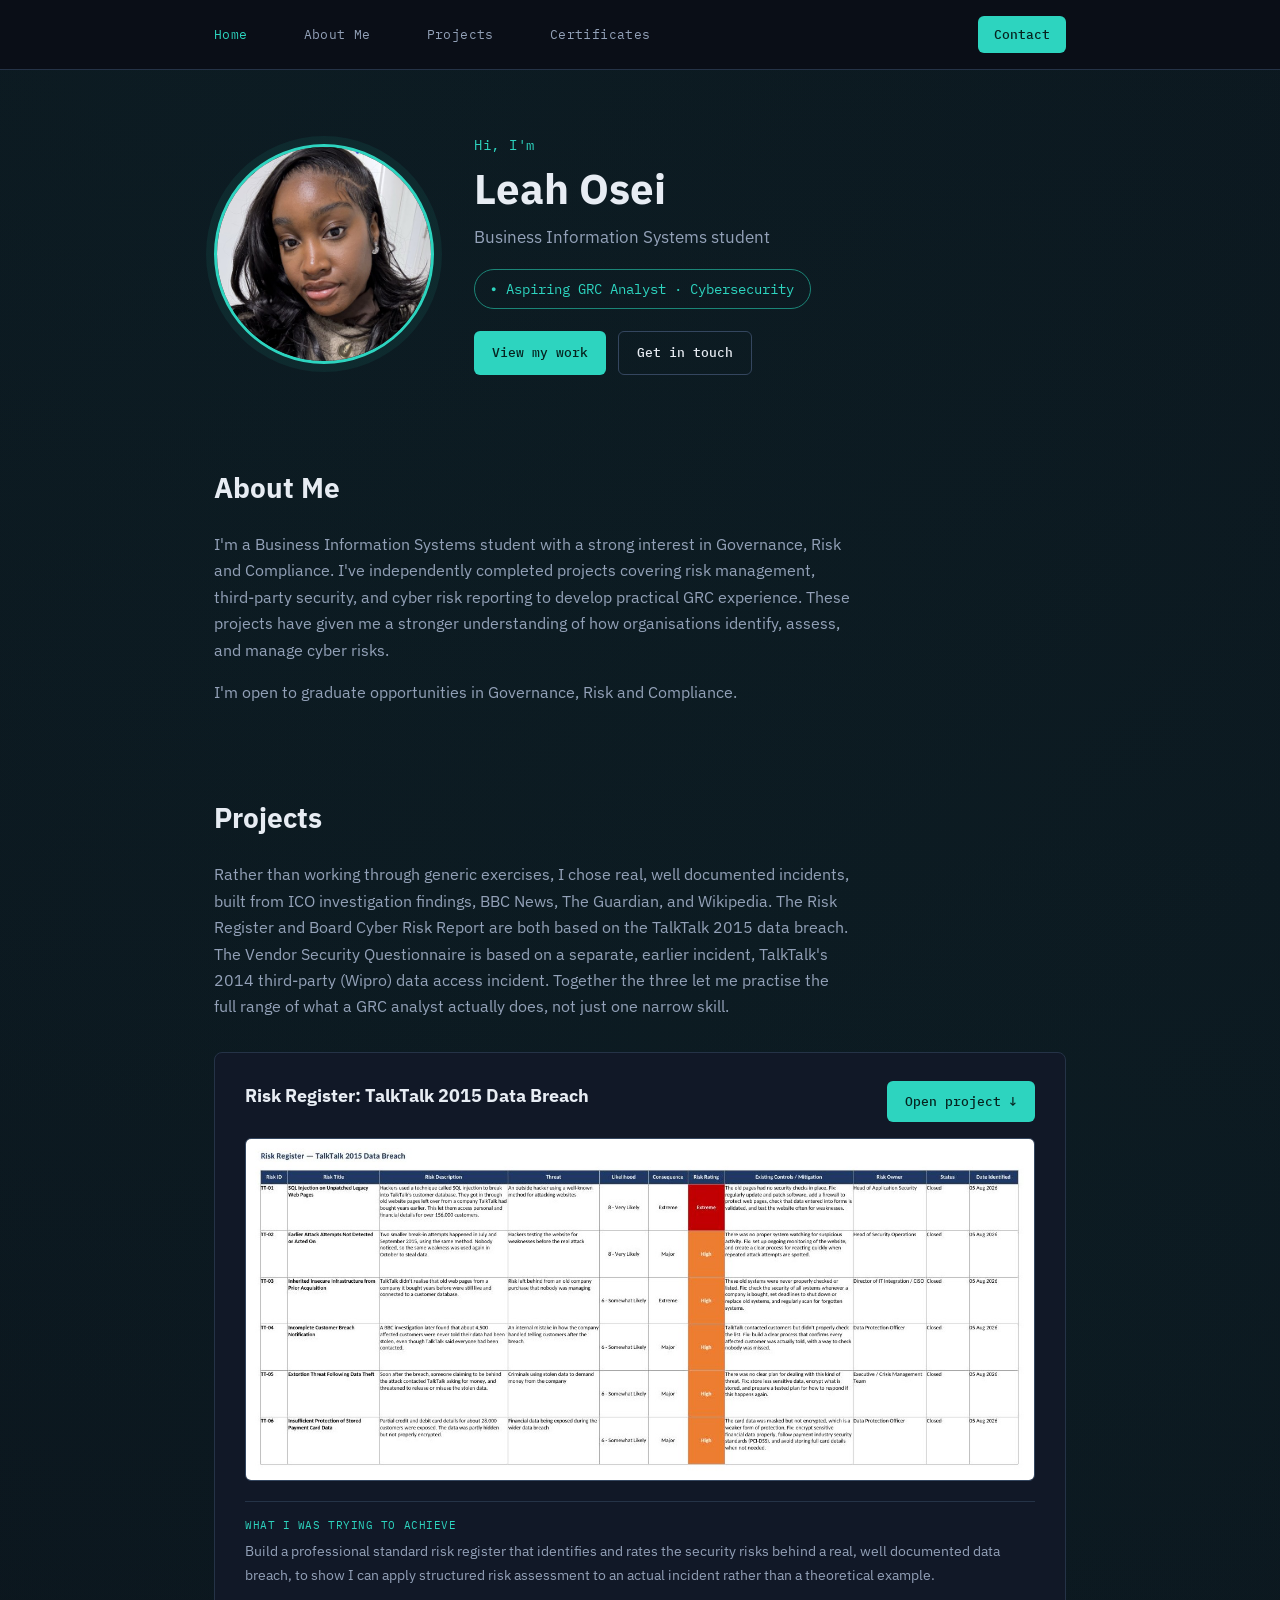
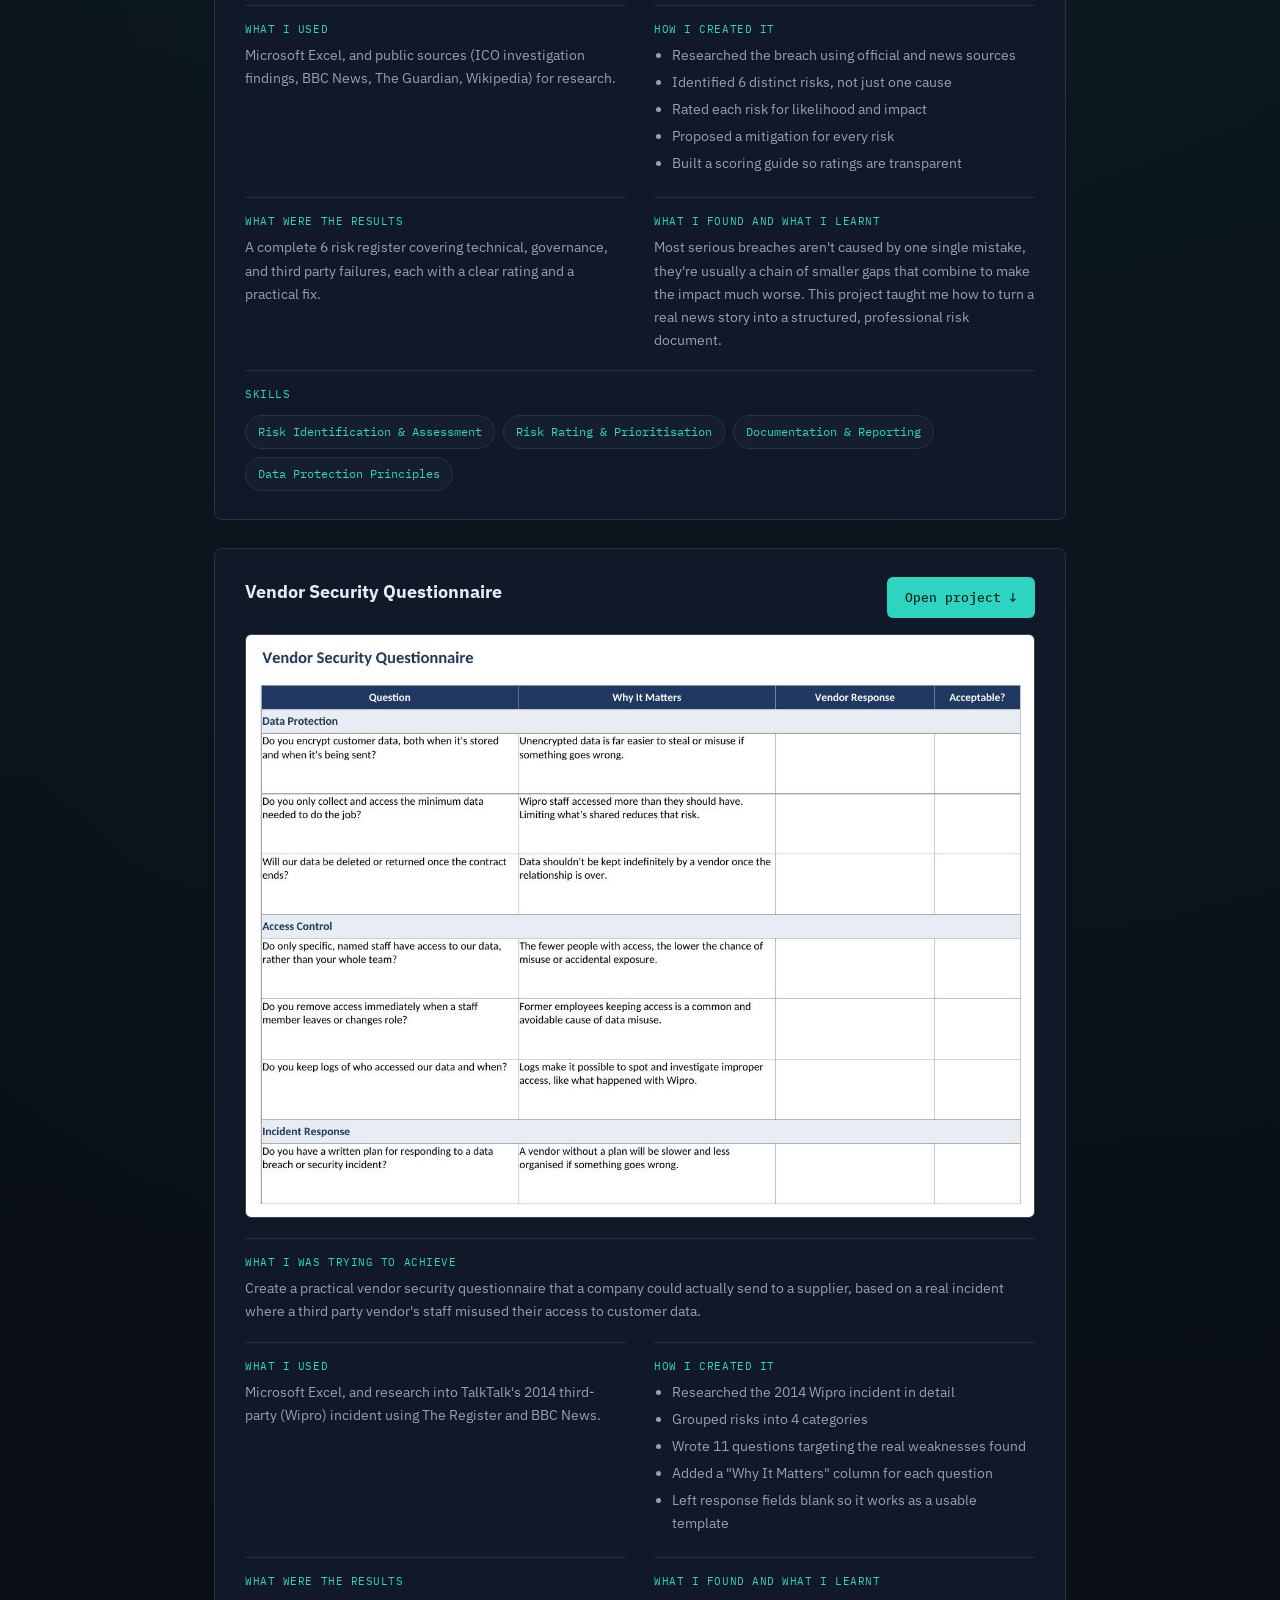
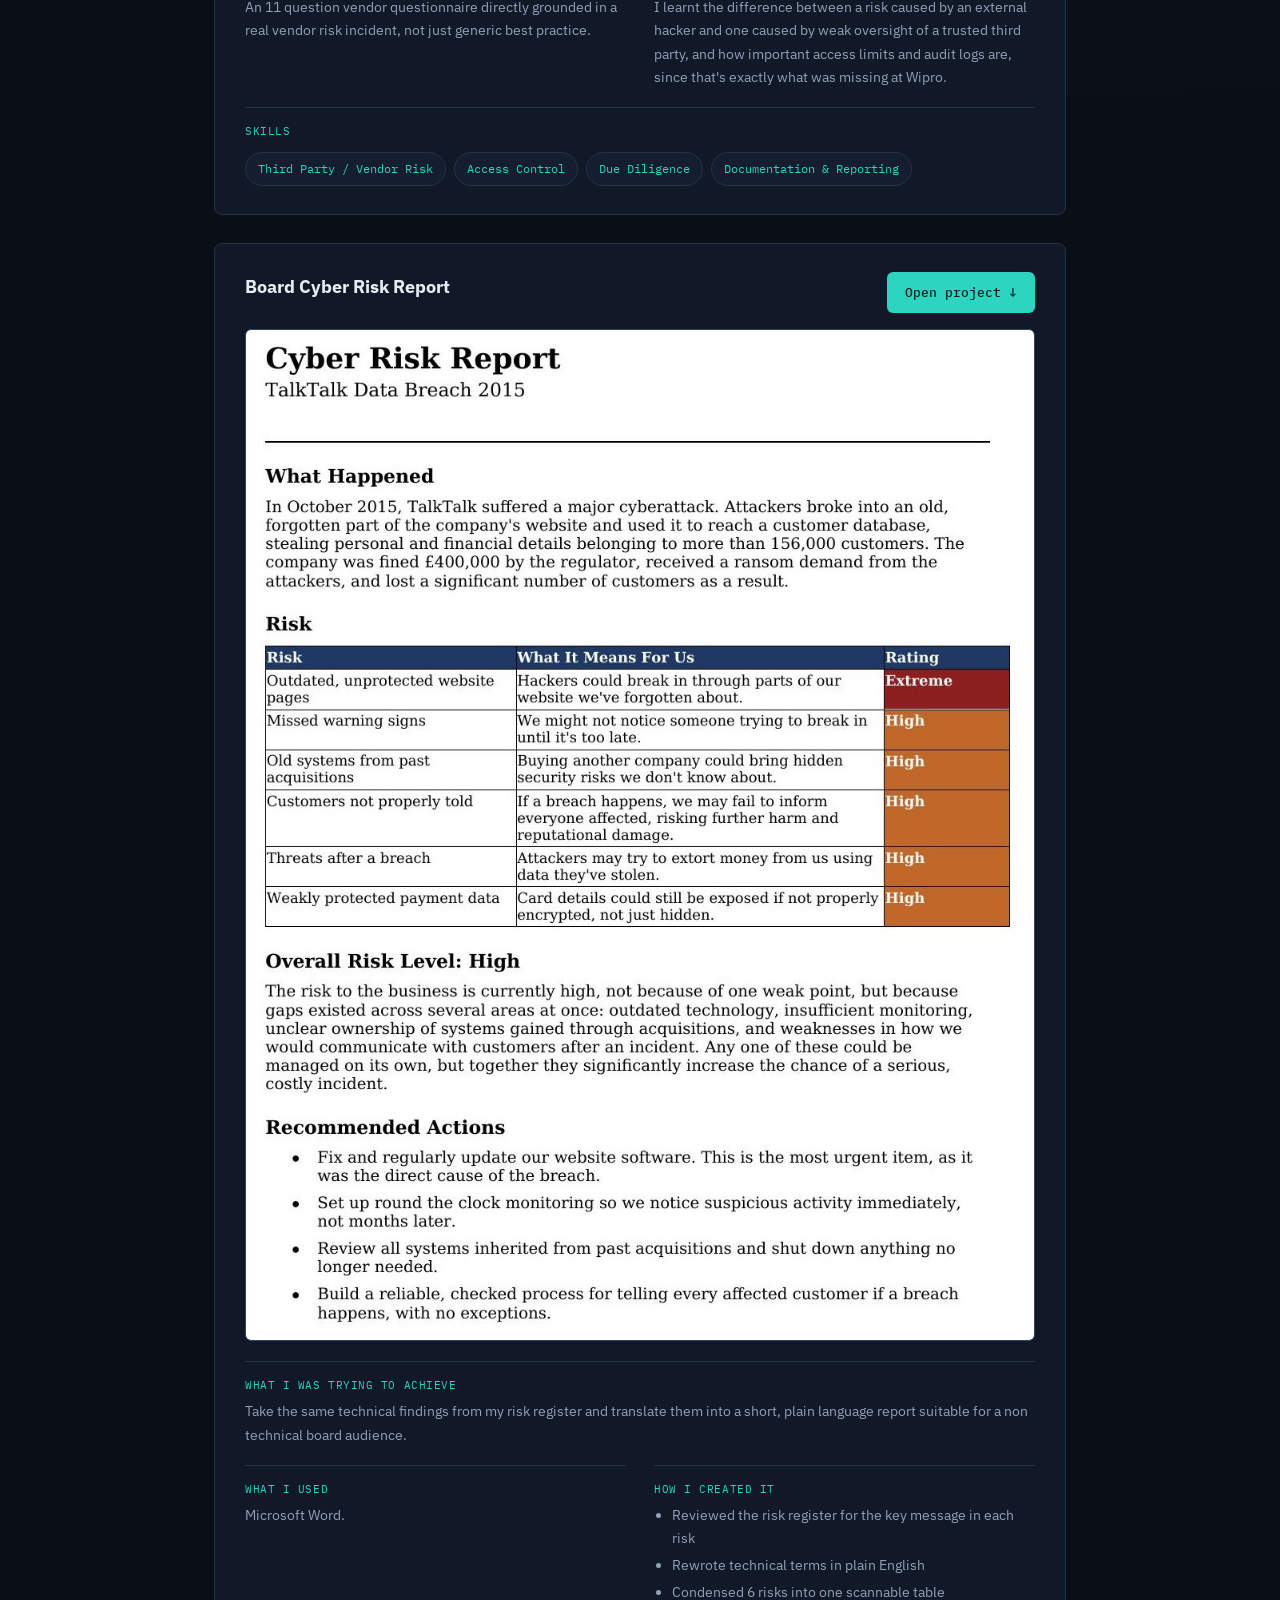
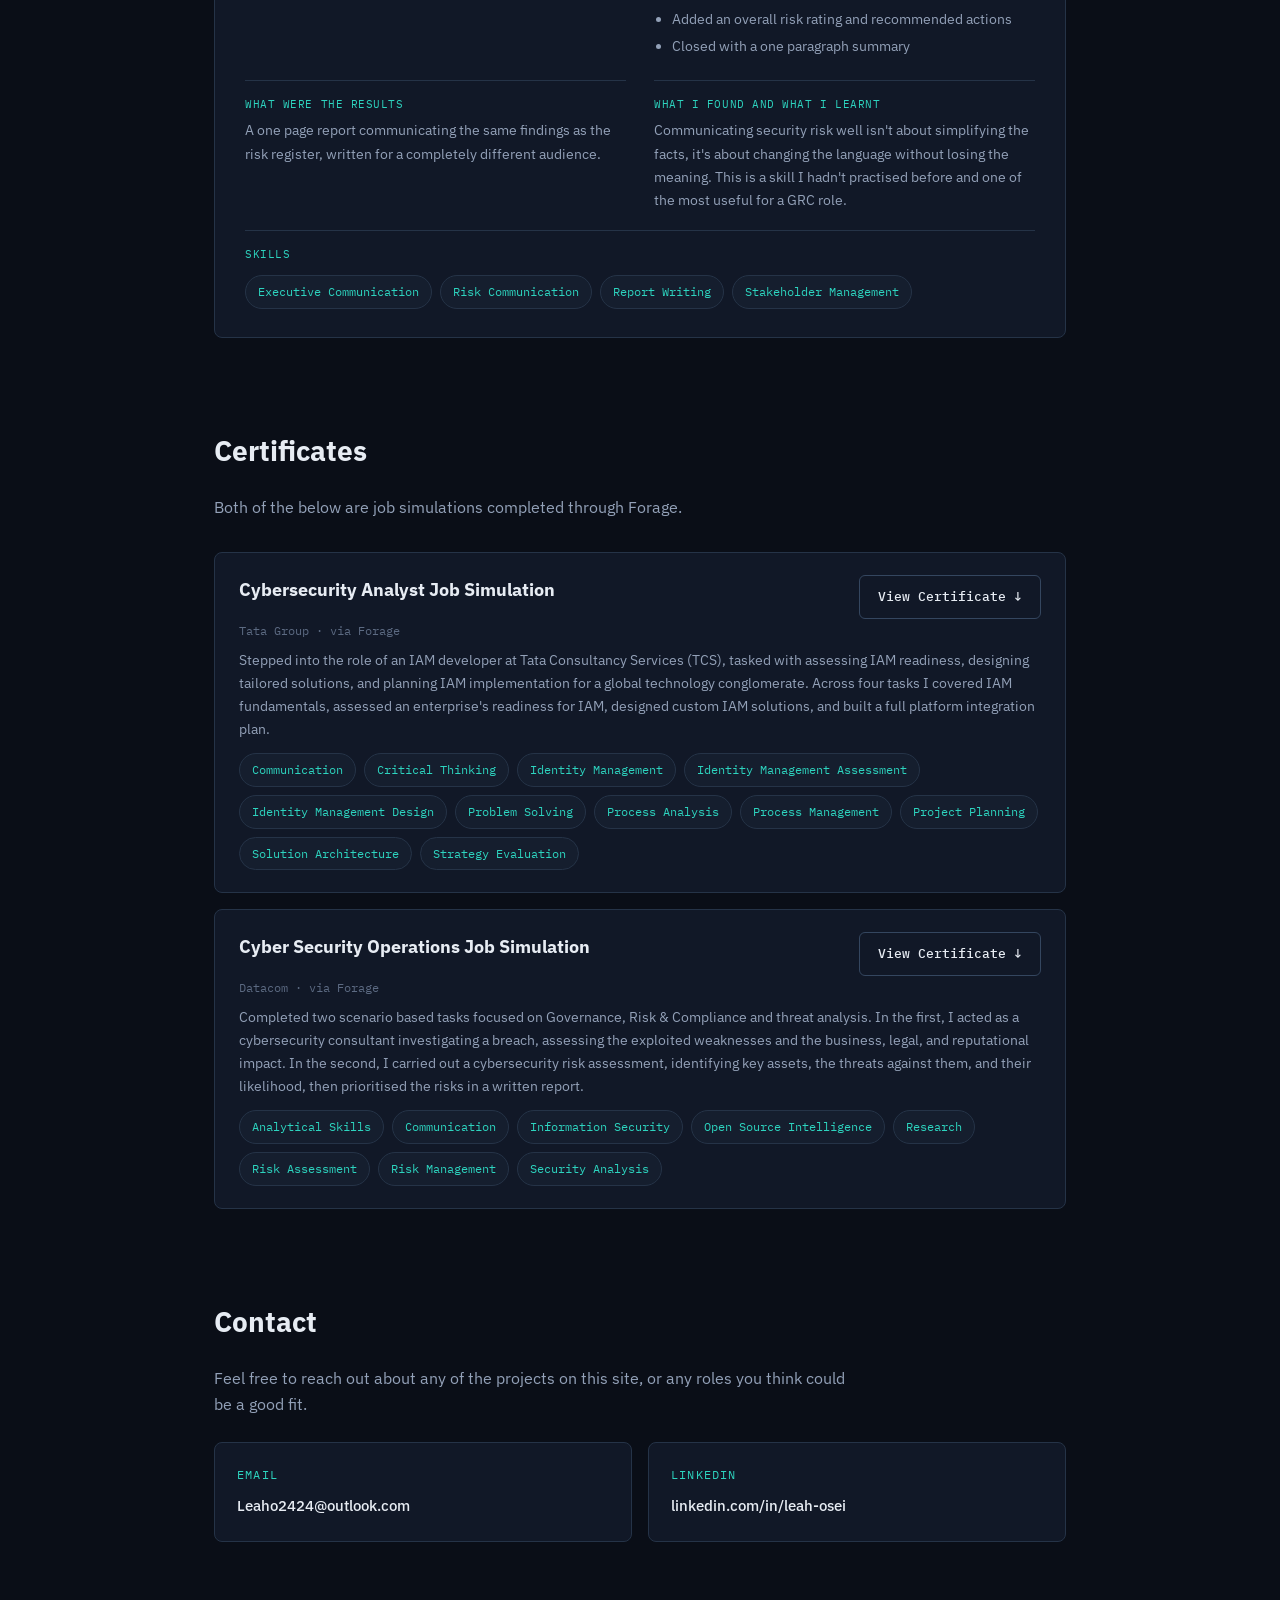
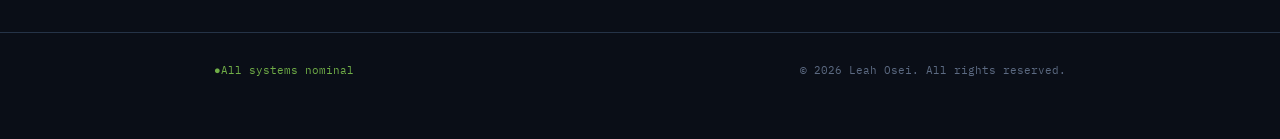
==== index.html @ da4c496c "Update download link for TalkTalk Risk Register" ====
<!DOCTYPE html>
<html lang="en">
<head>
<meta charset="UTF-8">
<meta name="viewport" content="width=device-width, initial-scale=1.0">
<title>Leah Osei:Cybersecurity Portfolio</title>
<link rel="stylesheet" href="style.css">
</head>
<body>

<nav class="navbar">
  <div class="nav-inner">
    <div class="nav-left">
      <div class="nav-links">
        <a href="#home" class="active">Home</a>
        <a href="#about">About Me</a>
        <a href="#projects">Projects</a>
        <a href="#certificates">Certificates</a>
      </div>
    </div>
    <a href="#contact" class="nav-cta">Contact</a>
  </div>
</nav>

<div class="wrap">

  <!-- ============ HOME ============ -->
  <section id="home" class="first">
    <div class="hero">
      <div class="hero-photo">
        <img src="assets/images/leah-avatar.jpg" alt="Leah Osei">
      </div>
      <div class="hero-text">
        <p class="hi">Hi, I'm</p>
        <h1>Leah Osei</h1>
        <p class="field">Business Information Systems student</p>
        <div class="hero-goal">Aspiring GRC Analyst &middot; Cybersecurity</div>
        <div class="btn-row">
          <a class="btn btn-primary" href="#projects">View my work</a>
          <a class="btn btn-outline" href="#contact">Get in touch</a>
        </div>
      </div>
    </div>
  </section>

  <!-- ============ ABOUT ============ -->
  <section id="about">
    <h2>About Me</h2>
    <p class="lead">
      I'm a Business Information Systems student with a strong interest in Governance, Risk
      and Compliance. I've independently completed projects covering risk management, third-party
      security, and cyber risk reporting to develop practical GRC experience. These projects have
      given me a stronger understanding of how organisations identify, assess, and manage cyber risks.
    </p>
    <p class="lead">
      I'm open to graduate opportunities in Governance, Risk and Compliance.
    </p>
  </section>

  <!-- ============ PROJECTS ============ -->
  <section id="projects">
    <h2>Projects</h2>
    <p class="lead" style="margin-bottom:32px;">
      Rather than working through generic exercises, I chose real, well documented
      incidents, built from ICO investigation findings, BBC News, The Guardian, and
      Wikipedia. The Risk Register and Board Cyber Risk Report are both based on the
      TalkTalk 2015 data breach. The Vendor Security Questionnaire is based on a separate,
      earlier incident, TalkTalk's 2014 third-party (Wipro) data access incident. Together
      the three let me practise the full range of what a GRC analyst actually does, not
      just one narrow skill.
    </p>

    <!-- Project 1 -->
    <div class="project-block">
      <div class="project-head">
        <div>
          <h3>Risk Register: TalkTalk 2015 Data Breach</h3>
        </div>
        <a class="btn btn-primary" href="assets/TalkTalk Risk Register.xlsx" download>Open project &darr;</a>
      </div>
      <img class="shot" src="assets/images/project-risk-register.jpg" alt="Screenshot of the TalkTalk Risk Register">

      <div class="qa-grid">
        <div class="qa-item full">
          <p class="q">What I was trying to achieve</p>
          <p class="a">Build a professional standard risk register that identifies and rates the security risks behind a real, well documented data breach, to show I can apply structured risk assessment to an actual incident rather than a theoretical example.</p>
        </div>
        <div class="qa-item">
          <p class="q">What I used</p>
          <p class="a">Microsoft Excel, and public sources (ICO investigation findings, BBC News, The Guardian, Wikipedia) for research.</p>
        </div>
        <div class="qa-item">
          <p class="q">How I created it</p>
          <ul>
            <li>Researched the breach using official and news sources</li>
            <li>Identified 6 distinct risks, not just one cause</li>
            <li>Rated each risk for likelihood and impact</li>
            <li>Proposed a mitigation for every risk</li>
            <li>Built a scoring guide so ratings are transparent</li>
          </ul>
        </div>
        <div class="qa-item">
          <p class="q">What were the results</p>
          <p class="a">A complete 6 risk register covering technical, governance, and third party failures, each with a clear rating and a practical fix.</p>
        </div>
        <div class="qa-item">
          <p class="q">What I found and what I learnt</p>
          <p class="a">Most serious breaches aren't caused by one single mistake, they're usually a chain of smaller gaps that combine to make the impact much worse. This project taught me how to turn a real news story into a structured, professional risk document.</p>
        </div>
        <div class="qa-item full">
          <p class="q">Skills</p>
          <div class="pill-list">
            <span class="pill">Risk Identification &amp; Assessment</span>
            <span class="pill">Risk Rating &amp; Prioritisation</span>
            <span class="pill">Documentation &amp; Reporting</span>
            <span class="pill">Data Protection Principles</span>
          </div>
        </div>
      </div>
    </div>

    <!-- Project 2 -->
    <div class="project-block">
      <div class="project-head">
        <div>
          <h3>Vendor Security Questionnaire</h3>
        </div>
        <a class="btn btn-primary" href="assets/files/Vendor%20Security%20Questionnaire.xlsx" download>Open project &darr;</a>
      </div>
      <img class="shot" src="assets/images/project-vendor.jpg" alt="Screenshot of the Vendor Security Questionnaire">

      <div class="qa-grid">
        <div class="qa-item full">
          <p class="q">What I was trying to achieve</p>
          <p class="a">Create a practical vendor security questionnaire that a company could actually send to a supplier, based on a real incident where a third party vendor's staff misused their access to customer data.</p>
        </div>
        <div class="qa-item">
          <p class="q">What I used</p>
          <p class="a">Microsoft Excel, and research into TalkTalk's 2014 third-party (Wipro) incident using The Register and BBC News.</p>
        </div>
        <div class="qa-item">
          <p class="q">How I created it</p>
          <ul>
            <li>Researched the 2014 Wipro incident in detail</li>
            <li>Grouped risks into 4 categories</li>
            <li>Wrote 11 questions targeting the real weaknesses found</li>
            <li>Added a "Why It Matters" column for each question</li>
            <li>Left response fields blank so it works as a usable template</li>
          </ul>
        </div>
        <div class="qa-item">
          <p class="q">What were the results</p>
          <p class="a">An 11 question vendor questionnaire directly grounded in a real vendor risk incident, not just generic best practice.</p>
        </div>
        <div class="qa-item">
          <p class="q">What I found and what I learnt</p>
          <p class="a">I learnt the difference between a risk caused by an external hacker and one caused by weak oversight of a trusted third party, and how important access limits and audit logs are, since that's exactly what was missing at Wipro.</p>
        </div>
        <div class="qa-item full">
          <p class="q">Skills</p>
          <div class="pill-list">
            <span class="pill">Third Party / Vendor Risk</span>
            <span class="pill">Access Control</span>
            <span class="pill">Due Diligence</span>
            <span class="pill">Documentation &amp; Reporting</span>
          </div>
        </div>
      </div>
    </div>

    <!-- Project 3 -->
    <div class="project-block">
      <div class="project-head">
        <div>
          <h3>Board Cyber Risk Report</h3>
        </div>
        <a class="btn btn-primary" href="assets/files/Board%20Cyber%20Risk%20Report.docx" download>Open project &darr;</a>
      </div>
      <img class="shot" src="assets/images/project-board.jpg" alt="Screenshot of the Board Cyber Risk Report">

      <div class="qa-grid">
        <div class="qa-item full">
          <p class="q">What I was trying to achieve</p>
          <p class="a">Take the same technical findings from my risk register and translate them into a short, plain language report suitable for a non technical board audience.</p>
        </div>
        <div class="qa-item">
          <p class="q">What I used</p>
          <p class="a">Microsoft Word.</p>
        </div>
        <div class="qa-item">
          <p class="q">How I created it</p>
          <ul>
            <li>Reviewed the risk register for the key message in each risk</li>
            <li>Rewrote technical terms in plain English</li>
            <li>Condensed 6 risks into one scannable table</li>
            <li>Added an overall risk rating and recommended actions</li>
            <li>Closed with a one paragraph summary</li>
          </ul>
        </div>
        <div class="qa-item">
          <p class="q">What were the results</p>
          <p class="a">A one page report communicating the same findings as the risk register, written for a completely different audience.</p>
        </div>
        <div class="qa-item">
          <p class="q">What I found and what I learnt</p>
          <p class="a">Communicating security risk well isn't about simplifying the facts, it's about changing the language without losing the meaning. This is a skill I hadn't practised before and one of the most useful for a GRC role.</p>
        </div>
        <div class="qa-item full">
          <p class="q">Skills</p>
          <div class="pill-list">
            <span class="pill">Executive Communication</span>
            <span class="pill">Risk Communication</span>
            <span class="pill">Report Writing</span>
            <span class="pill">Stakeholder Management</span>
          </div>
        </div>
      </div>
    </div>

  </section>

  <!-- ============ CERTIFICATES ============ -->
  <section id="certificates">
    <h2>Certificates</h2>
    <p class="lead" style="margin-bottom:32px;">Both of the below are job simulations completed through Forage.</p>

    <div class="cert-card">
      <div style="flex:1;">
        <div class="card-top" style="margin-bottom:2px;">
          <h3>Cybersecurity Analyst Job Simulation</h3>
          <a class="btn btn-outline" href="assets/files/Tata%20Cybersecurity%20Analyst%20Certificate.pdf" download>View Certificate &darr;</a>
        </div>
        <div class="org">Tata Group &middot; via Forage</div>
        <p>
          Stepped into the role of an IAM developer at Tata Consultancy Services (TCS),
          tasked with assessing IAM readiness, designing tailored solutions, and planning
          IAM implementation for a global technology conglomerate. Across four tasks I
          covered IAM fundamentals, assessed an enterprise's readiness for IAM, designed
          custom IAM solutions, and built a full platform integration plan.
        </p>
        <div class="pill-list">
          <span class="pill">Communication</span>
          <span class="pill">Critical Thinking</span>
          <span class="pill">Identity Management</span>
          <span class="pill">Identity Management Assessment</span>
          <span class="pill">Identity Management Design</span>
          <span class="pill">Problem Solving</span>
          <span class="pill">Process Analysis</span>
          <span class="pill">Process Management</span>
          <span class="pill">Project Planning</span>
          <span class="pill">Solution Architecture</span>
          <span class="pill">Strategy Evaluation</span>
        </div>
      </div>
    </div>

    <div class="cert-card">
      <div style="flex:1;">
        <div class="card-top" style="margin-bottom:2px;">
          <h3>Cyber Security Operations Job Simulation</h3>
          <a class="btn btn-outline" href="assets/files/Datacom%20Cybersecurity%20Operations%20Certificate.pdf" download>View Certificate &darr;</a>
        </div>
        <div class="org">Datacom &middot; via Forage</div>
        <p>
          Completed two scenario based tasks focused on Governance, Risk &amp; Compliance
          and threat analysis. In the first, I acted as a cybersecurity consultant
          investigating a breach, assessing the exploited weaknesses and the business,
          legal, and reputational impact. In the second, I carried out a cybersecurity
          risk assessment, identifying key assets, the threats against them, and their
          likelihood, then prioritised the risks in a written report.
        </p>
        <div class="pill-list">
          <span class="pill">Analytical Skills</span>
          <span class="pill">Communication</span>
          <span class="pill">Information Security</span>
          <span class="pill">Open Source Intelligence</span>
          <span class="pill">Research</span>
          <span class="pill">Risk Assessment</span>
          <span class="pill">Risk Management</span>
          <span class="pill">Security Analysis</span>
        </div>
      </div>
    </div>
  </section>

  <!-- ============ CONTACT ============ -->
  <section id="contact">
    <h2>Contact</h2>
    <p class="lead" style="margin-bottom:24px;">
      Feel free to reach out about any of the projects on this site, or any roles you
      think could be a good fit.
    </p>
    <div class="contact-grid">
      <div class="contact-card">
        <span class="icon">Email</span>
        <a href="mailto:Leaho2424@outlook.com">Leaho2424@outlook.com</a>
      </div>
      <div class="contact-card">
        <span class="icon">LinkedIn</span>
        <a href="https://www.linkedin.com/in/leah-osei-6b93022bb" target="_blank" rel="noopener">linkedin.com/in/leah-osei</a>
      </div>
    </div>
  </section>

</div>

<footer>
  <div class="wrap">
    <div class="footer-status">
      <span class="ok">All systems nominal</span>
      <span>&copy; 2026 Leah Osei. All rights reserved.</span>
    </div>
  </div>
</footer>

<script>
  // Highlight active nav link based on scroll position
  const sections = document.querySelectorAll('section[id]');
  const navLinks = document.querySelectorAll('.nav-links a');

  function onScroll() {
    let current = sections[0].id;
    sections.forEach(sec => {
      const rect = sec.getBoundingClientRect();
      if (rect.top <= 120) current = sec.id;
    });
    navLinks.forEach(a => {
      a.classList.toggle('active', a.getAttribute('href') === '#' + current);
    });
  }
  document.addEventListener('scroll', onScroll);
  onScroll();
</script>

</body>
</html>
---- style.css ----
/* ===========================================================
   Leah Osei: GRC / Cybersecurity Portfolio
   Design concept: a security operations "terminal", dark
   navy dashboard, monospace command-bar navigation, and the
   same risk-rating colors used in her real deliverables
   carried through every page as the site's signature motif.
   =========================================================== */

@import url('https://fonts.googleapis.com/css2?family=IBM+Plex+Mono:wght@400;500;600;700&family=IBM+Plex+Sans:wght@400;500;600;700&display=swap');

:root {
  --bg: #0A0E17;
  --bg-raised: #111827;
  --surface: #151E2E;
  --line: #253347;
  --line-bright: #34465F;
  --text: #E7ECF3;
  --text-dim: #93A1B8;
  --text-faint: #5C6A82;
  --teal: #2DD4BF;
  --teal-dim: #1B8577;
  --low: #70AD47;
  --med: #E0A94E;
  --high: #ED7D31;
  --extreme: #C0392B;
  --radius: 8px;
  --mono: 'IBM Plex Mono', monospace;
  --sans: 'IBM Plex Sans', sans-serif;
}

* { box-sizing: border-box; }

html { scroll-behavior: smooth; }

body {
  margin: 0;
  background: var(--bg);
  background-image:
    radial-gradient(circle at 15% 0%, rgba(45, 212, 191, 0.06), transparent 45%),
    radial-gradient(circle at 85% 20%, rgba(45, 212, 191, 0.04), transparent 40%);
  color: var(--text);
  font-family: var(--sans);
  line-height: 1.65;
  -webkit-font-smoothing: antialiased;
}

a { color: var(--teal); text-decoration: none; }
a:hover { text-decoration: underline; }

.wrap {
  max-width: 900px;
  margin: 0 auto;
  padding: 0 24px;
}

/* ---------------- Nav ---------------- */
.navbar {
  border-bottom: 1px solid var(--line);
  background: rgba(10, 14, 23, 0.9);
  backdrop-filter: blur(8px);
  position: sticky;
  top: 0;
  z-index: 50;
}
.nav-inner {
  max-width: 900px;
  margin: 0 auto;
  padding: 16px 24px;
  display: flex;
  align-items: center;
  justify-content: space-between;
  font-family: var(--mono);
}
.nav-left { display: flex; align-items: center; gap: 32px; }
.nav-logo {
  color: var(--text);
  font-weight: 600;
  font-size: 14px;
  letter-spacing: 0.02em;
}
.nav-logo span { color: var(--teal); }
.nav-links {
  display: flex;
  gap: 28px;
  font-size: 13px;
}
.nav-links a { margin-left: 28px; }
.nav-links a:first-child { margin-left: 0; }
.nav-links a {
  color: var(--text-dim);
  letter-spacing: 0.03em;
}
.nav-links a.active,
.nav-links a:hover {
  color: var(--teal);
  text-decoration: none;
}
.nav-links a.active::before { content: " "; color: var(--teal); }
.nav-cta {
  font-family: var(--mono);
  font-size: 12.5px;
  font-weight: 500;
  background: var(--teal);
  color: #06231F;
  padding: 8px 16px;
  border-radius: 6px;
}
.nav-cta:hover { background: #4EE2CD; text-decoration: none; }

/* ---------------- Terminal hero ---------------- */
.terminal {
  margin-top: 56px;
  border: 1px solid var(--line-bright);
  border-radius: var(--radius);
  background: var(--bg-raised);
  overflow: hidden;
  box-shadow: 0 0 0 1px rgba(45,212,191,0.05), 0 20px 60px rgba(0,0,0,0.4);
}
.terminal-bar {
  display: flex;
  align-items: center;
  gap: 8px;
  padding: 10px 14px;
  background: var(--surface);
  border-bottom: 1px solid var(--line);
}
.dot { width: 10px; height: 10px; border-radius: 50%; }
.dot.r { background: #ED6A5E; }
.dot.y { background: #F4BF4F; }
.dot.g { background: #61C554; }
.terminal-title {
  margin-left: 8px;
  font-family: var(--mono);
  font-size: 12px;
  color: var(--text-faint);
}
.terminal-body {
  padding: 28px 28px 32px;
  font-family: var(--mono);
}
.terminal-body .prompt { color: var(--teal); }
.terminal-line { color: var(--text-dim); font-size: 14px; margin: 0 0 6px; }
.type-target {
  color: var(--text);
  font-size: 28px;
  font-weight: 600;
  margin: 6px 0 14px;
  min-height: 36px;
}
.cursor {
  display: inline-block;
  width: 10px;
  background: var(--teal);
  margin-left: 2px;
  animation: blink 1s steps(1) infinite;
}
@keyframes blink { 50% { opacity: 0; } }
.terminal-desc {
  font-family: var(--sans);
  color: var(--text-dim);
  font-size: 15px;
  max-width: 560px;
  margin: 0 0 22px;
}
.btn-row { display: flex; gap: 12px; flex-wrap: wrap; }
.btn {
  font-family: var(--mono);
  font-size: 13px;
  font-weight: 500;
  padding: 10px 18px;
  border-radius: 6px;
  display: inline-flex;
  align-items: center;
  gap: 8px;
}
.btn-primary { background: var(--teal); color: #06231F; }
.btn-primary:hover { background: #4EE2CD; text-decoration: none; }
.btn-outline {
  border: 1px solid var(--line-bright);
  color: var(--text);
}
.btn-outline:hover { border-color: var(--teal); color: var(--teal); text-decoration: none; }

/* ---------------- Status strip (signature element) ---------------- */
.status-strip {
  margin: 48px 0;
  border: 1px solid var(--line);
  border-radius: var(--radius);
  overflow: hidden;
  font-family: var(--mono);
}
.status-strip .row {
  display: flex;
  align-items: center;
  padding: 10px 16px;
  background: var(--surface);
  border-bottom: 1px solid var(--line);
  font-size: 11px;
  letter-spacing: 0.08em;
  text-transform: uppercase;
  color: var(--text-faint);
}
.status-strip .row span.on { color: var(--teal); }
.status-strip .row span.on::before { content: "\25CF  "; }
.legend { display: flex; }
.legend .cell {
  flex: 1;
  padding: 10px 12px;
  font-size: 11px;
  text-align: center;
  border-right: 1px solid rgba(0,0,0,0.2);
  color: #071019;
  font-weight: 600;
  letter-spacing: 0.04em;
}
.legend .cell:last-child { border-right: none; }
.legend .low { background: var(--low); }
.legend .med { background: var(--med); }
.legend .high { background: var(--high); color: #fff; }
.legend .extreme { background: var(--extreme); color: #fff; }

/* ---------------- Sections ---------------- */
/* eyebrow labels removed per feedback, headings stand alone now */
h1, h2, h3 { font-family: var(--sans); font-weight: 700; margin: 0; }
h2 { font-size: 28px; margin-bottom: 20px; }
h3 { font-size: 18px; }
p { color: var(--text-dim); }
p.lead { font-size: 16px; max-width: 640px; }

/* ---------------- Hero (Home) ---------------- */
.hero {
  display: flex;
  align-items: center;
  gap: 40px;
  margin-top: 64px;
  flex-wrap: wrap;
}
.hero-photo {
  width: 220px;
  height: 220px;
  border-radius: 50%;
  border: 3px solid var(--teal);
  box-shadow: 0 0 0 8px rgba(45,212,191,0.08);
  overflow: hidden;
  flex-shrink: 0;
}
.hero-photo img { width: 100%; height: 100%; object-fit: cover; }
.hero-text { flex: 1; min-width: 280px; }
.hero-text .hi {
  font-family: var(--mono);
  color: var(--teal);
  font-size: 14px;
  letter-spacing: 0.05em;
  margin: 0 0 8px;
}
.hero-text h1 {
  font-size: 42px;
  line-height: 1.15;
  margin: 0 0 10px;
}
.hero-text .field {
  font-size: 17px;
  color: var(--text-dim);
  margin: 0 0 18px;
}
.hero-goal {
  display: inline-flex;
  align-items: center;
  gap: 10px;
  font-family: var(--mono);
  font-size: 13.5px;
  color: var(--teal);
  border: 1px solid var(--teal-dim);
  padding: 8px 16px;
  border-radius: 20px;
  margin-bottom: 22px;
}
.hero-goal::before { content: "\25CF"; font-size: 9px; }

/* ---------------- Section anchors ---------------- */
section {
  margin: 90px 0;
  scroll-margin-top: 90px;
}
section.first { margin-top: 40px; }

/* ---------------- Project blocks ---------------- */
.project-block {
  background: var(--bg-raised);
  border: 1px solid var(--line);
  border-radius: var(--radius);
  padding: 28px 30px;
  margin-bottom: 28px;
}
.project-block img.shot {
  width: 100%;
  border-radius: 6px;
  border: 1px solid var(--line-bright);
  margin: 16px 0 20px;
  display: block;
}
.project-head {
  display: flex;
  justify-content: space-between;
  align-items: flex-start;
  gap: 16px;
  margin-bottom: 4px;
}
.project-head .card-id { display:block; margin-bottom: 4px; }
.qa-grid {
  display: grid;
  grid-template-columns: 1fr 1fr;
  gap: 18px 28px;
  margin-top: 20px;
}
.qa-item { border-top: 1px solid var(--line); padding-top: 14px; }
.qa-item.full { grid-column: 1 / -1; }
.qa-item .q {
  font-family: var(--mono);
  font-size: 11px;
  letter-spacing: 0.05em;
  text-transform: uppercase;
  color: var(--teal);
  margin: 0 0 6px;
}
.qa-item .a { font-size: 14px; color: var(--text-dim); margin: 0; }
.qa-item ul { margin: 0; padding-left: 18px; color: var(--text-dim); font-size: 14px; }
.qa-item li { margin-bottom: 4px; }

/* ---------------- Certifications ---------------- */
.cert-card {
  display: flex;
  gap: 18px;
  align-items: flex-start;
  background: var(--bg-raised);
  border: 1px solid var(--line);
  border-radius: var(--radius);
  padding: 22px 24px;
  margin-bottom: 16px;
}
.cert-icon {
  width: 44px;
  height: 44px;
  border-radius: 8px;
  background: var(--surface);
  border: 1px solid var(--line-bright);
  display: flex;
  align-items: center;
  justify-content: center;
  font-family: var(--mono);
  color: var(--teal);
  font-size: 13px;
  font-weight: 700;
  flex-shrink: 0;
}
.cert-card h3 { margin-bottom: 4px; }
.cert-card .org {
  font-family: var(--mono);
  font-size: 12px;
  color: var(--text-faint);
  margin-bottom: 8px;
}
.cert-card p { font-size: 14px; margin: 0 0 4px; }

/* ---------------- Cards ---------------- */
.card {
  background: var(--bg-raised);
  border: 1px solid var(--line);
  border-radius: var(--radius);
  padding: 24px 26px;
  margin-bottom: 16px;
}
.card:hover { border-color: var(--line-bright); }
.card-top {
  display: flex;
  justify-content: space-between;
  align-items: flex-start;
  gap: 16px;
  margin-bottom: 8px;
}
.card-id {
  font-family: var(--mono);
  font-size: 11px;
  color: var(--text-faint);
  letter-spacing: 0.05em;
}
.card h3 { margin: 2px 0 0; }
.status-pill {
  font-family: var(--mono);
  font-size: 10px;
  letter-spacing: 0.06em;
  text-transform: uppercase;
  padding: 4px 10px;
  border-radius: 20px;
  white-space: nowrap;
  border: 1px solid var(--teal-dim);
  color: var(--teal);
}
.card p { font-size: 14px; margin: 8px 0 16px; }
.card-footer {
  display: flex;
  justify-content: space-between;
  align-items: center;
  flex-wrap: wrap;
  gap: 12px;
}
.tags { display: flex; gap: 6px; flex-wrap: wrap; }
.tag {
  font-family: var(--mono);
  font-size: 10.5px;
  padding: 3px 10px;
  border-radius: 20px;
  background: var(--surface);
  border: 1px solid var(--line);
  color: var(--text-dim);
}

/* ---------------- Grid / lists ---------------- */
.grid-2 { display: grid; grid-template-columns: 1fr 1fr; gap: 16px; }
.pill-list { display: flex; flex-wrap: wrap; gap: 8px; margin-top: 12px; }
.pill {
  font-family: var(--mono);
  font-size: 12px;
  padding: 6px 12px;
  background: var(--surface);
  border: 1px solid var(--line);
  color: var(--teal);
  border-radius: 20px;
}

/* ---------------- Avatar ---------------- */
.avatar-ring {
  width: 128px;
  height: 128px;
  border-radius: 50%;
  border: 2px solid var(--teal);
  box-shadow: 0 0 0 6px rgba(45,212,191,0.08);
  display: flex;
  align-items: center;
  justify-content: center;
  font-family: var(--mono);
  font-size: 34px;
  font-weight: 700;
  color: var(--teal);
  background: var(--surface);
  overflow: hidden;
}
.avatar-ring img { width: 100%; height: 100%; object-fit: cover; }

/* ---------------- Timeline (resume) ---------------- */
.timeline-item {
  border-left: 2px solid var(--line);
  padding: 2px 0 24px 22px;
  position: relative;
}
.timeline-item::before {
  content: "";
  position: absolute;
  left: -6px;
  top: 4px;
  width: 10px;
  height: 10px;
  border-radius: 50%;
  background: var(--teal);
}
.timeline-item .when {
  font-family: var(--mono);
  font-size: 11px;
  color: var(--text-faint);
  letter-spacing: 0.05em;
}
.timeline-item h3 { margin: 4px 0 4px; font-size: 16px; }

/* ---------------- Contact ---------------- */
.contact-grid {
  display: grid;
  grid-template-columns: 1fr 1fr;
  gap: 16px;
  margin-top: 24px;
}
.contact-card {
  background: var(--bg-raised);
  border: 1px solid var(--line);
  border-radius: var(--radius);
  padding: 22px;
  text-align: left;
}
.contact-card .icon { color: var(--teal); font-family: var(--mono); font-size: 12px; letter-spacing: 0.1em; text-transform: uppercase; margin-bottom: 8px; display:block; }
.contact-card a { color: var(--text); font-size: 15px; font-weight: 500; }
.contact-card a:hover { color: var(--teal); }

/* ---------------- Footer ---------------- */
footer {
  border-top: 1px solid var(--line);
  margin-top: 80px;
  padding: 28px 0 60px;
}
.footer-status {
  font-family: var(--mono);
  font-size: 11px;
  color: var(--text-faint);
  display: flex;
  justify-content: space-between;
  flex-wrap: wrap;
  gap: 10px;
}
.footer-status .ok { color: var(--low); }
.footer-status .ok::before { content: "\25CF "; }

/* ---------------- Responsive ---------------- */
@media (max-width: 640px) {
  .nav-links { gap: 16px; font-size: 12px; }
  .type-target { font-size: 22px; }
  .grid-2 { grid-template-columns: 1fr; }
  .contact-grid { grid-template-columns: 1fr; }
  .legend .cell { font-size: 9px; padding: 8px 4px; }
  .hero { flex-direction: column; text-align: center; margin-top: 40px; }
  .hero-photo { width: 160px; height: 160px; }
  .hero-text h1 { font-size: 30px; }
  .qa-grid { grid-template-columns: 1fr; }
  .cert-card { flex-direction: column; }
}

@media (prefers-reduced-motion: reduce) {
  .cursor { animation: none; }
}
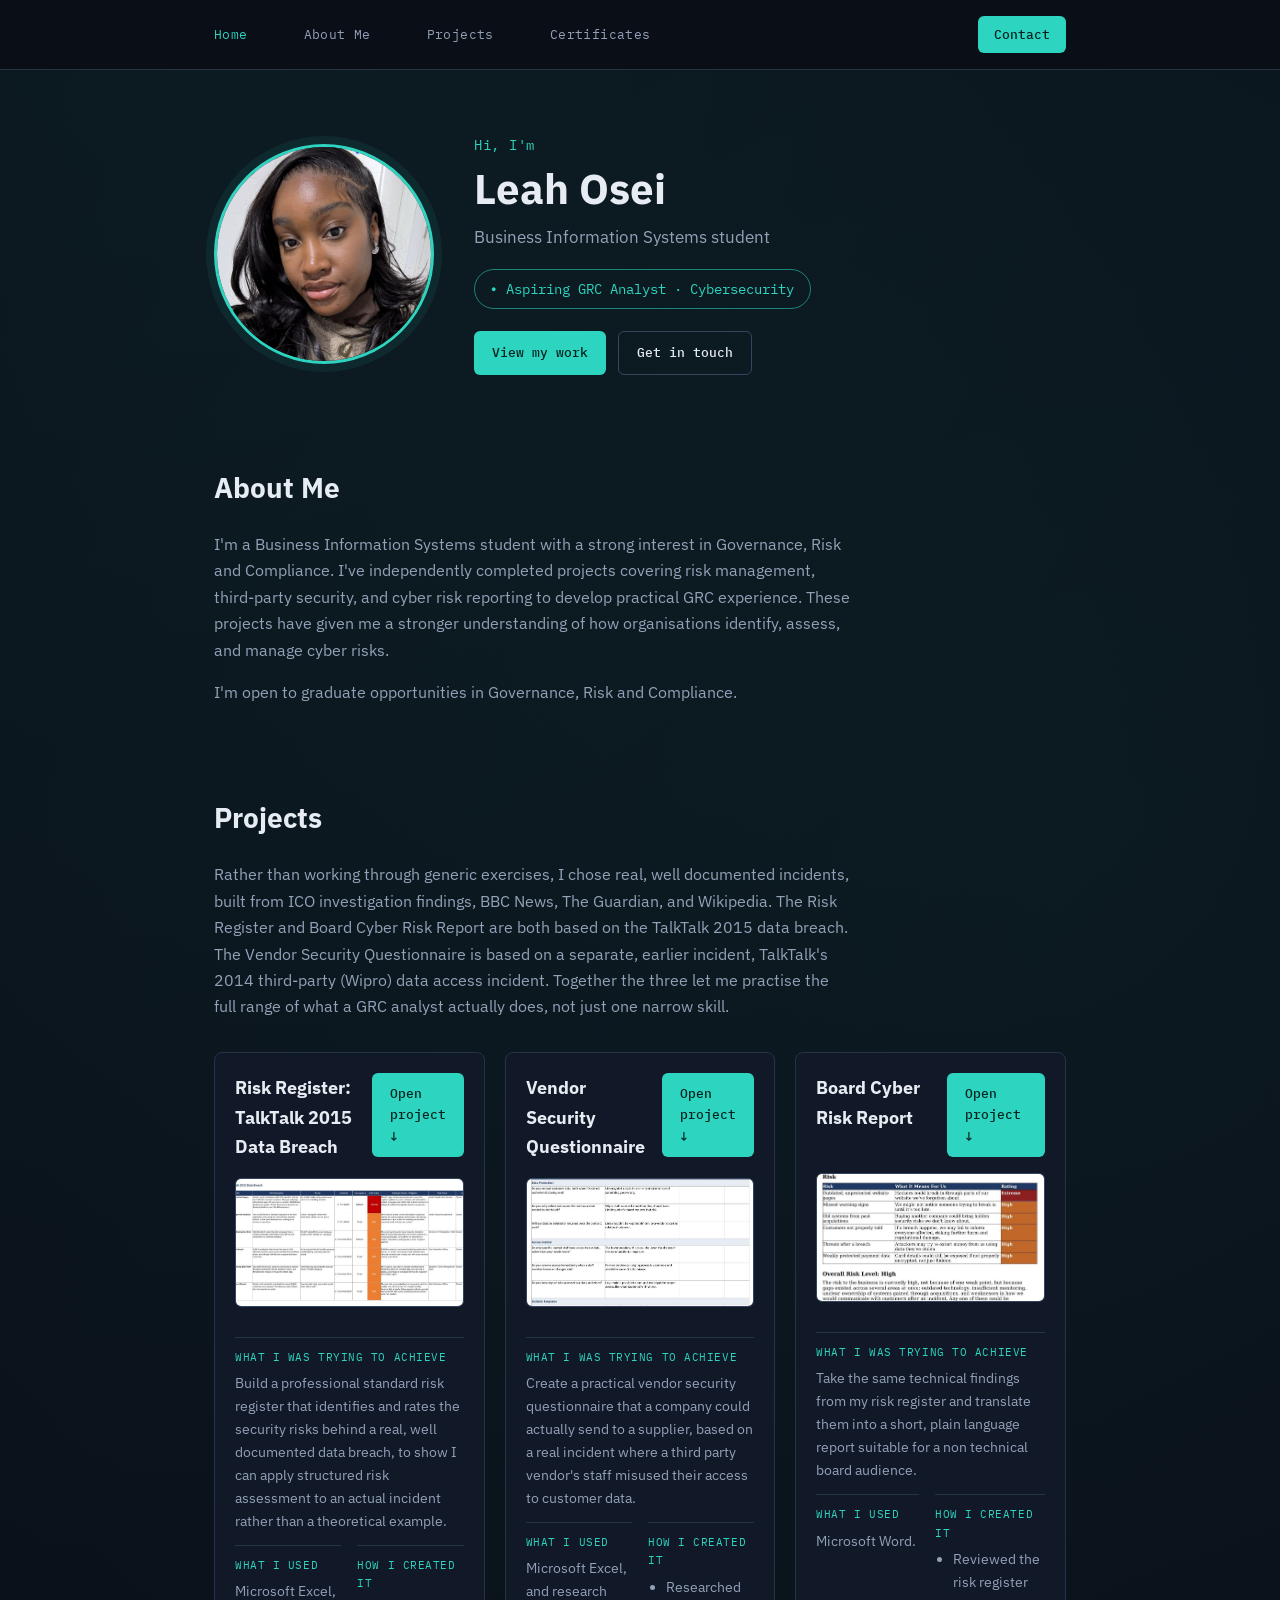
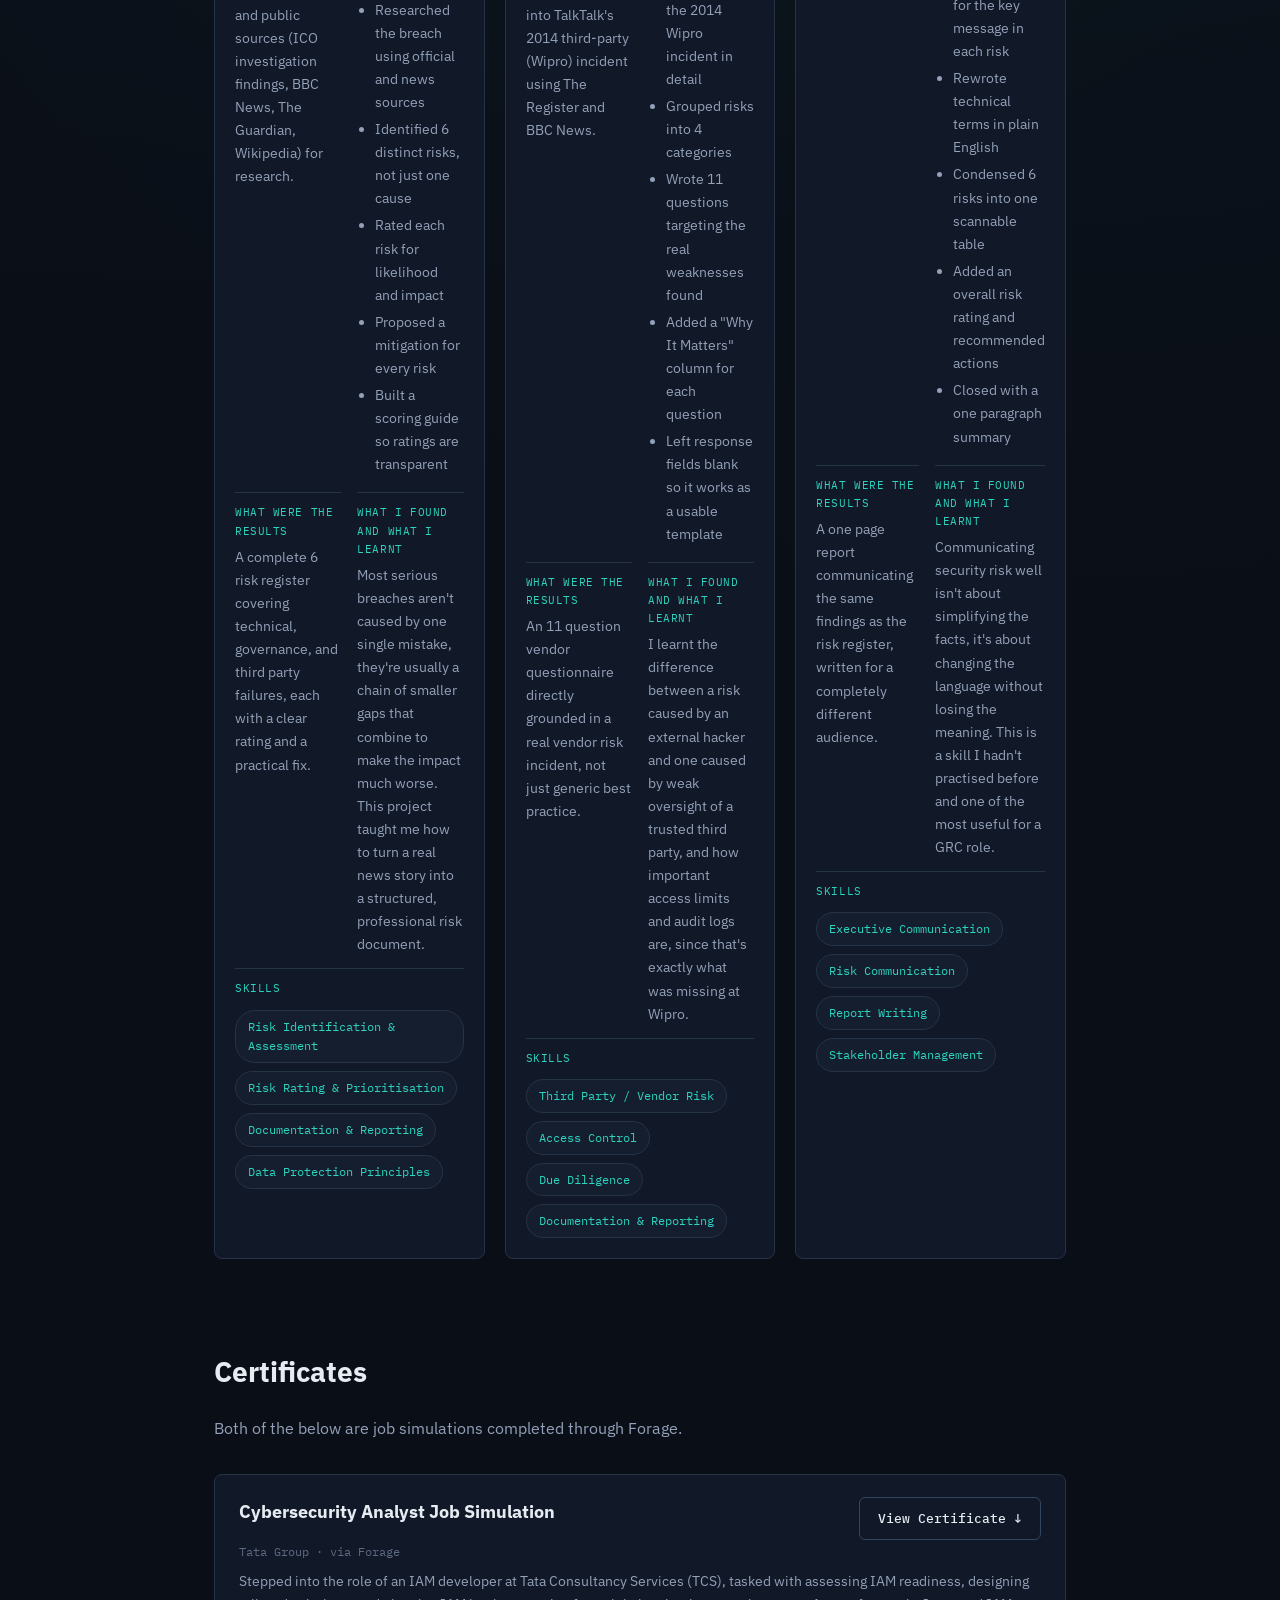
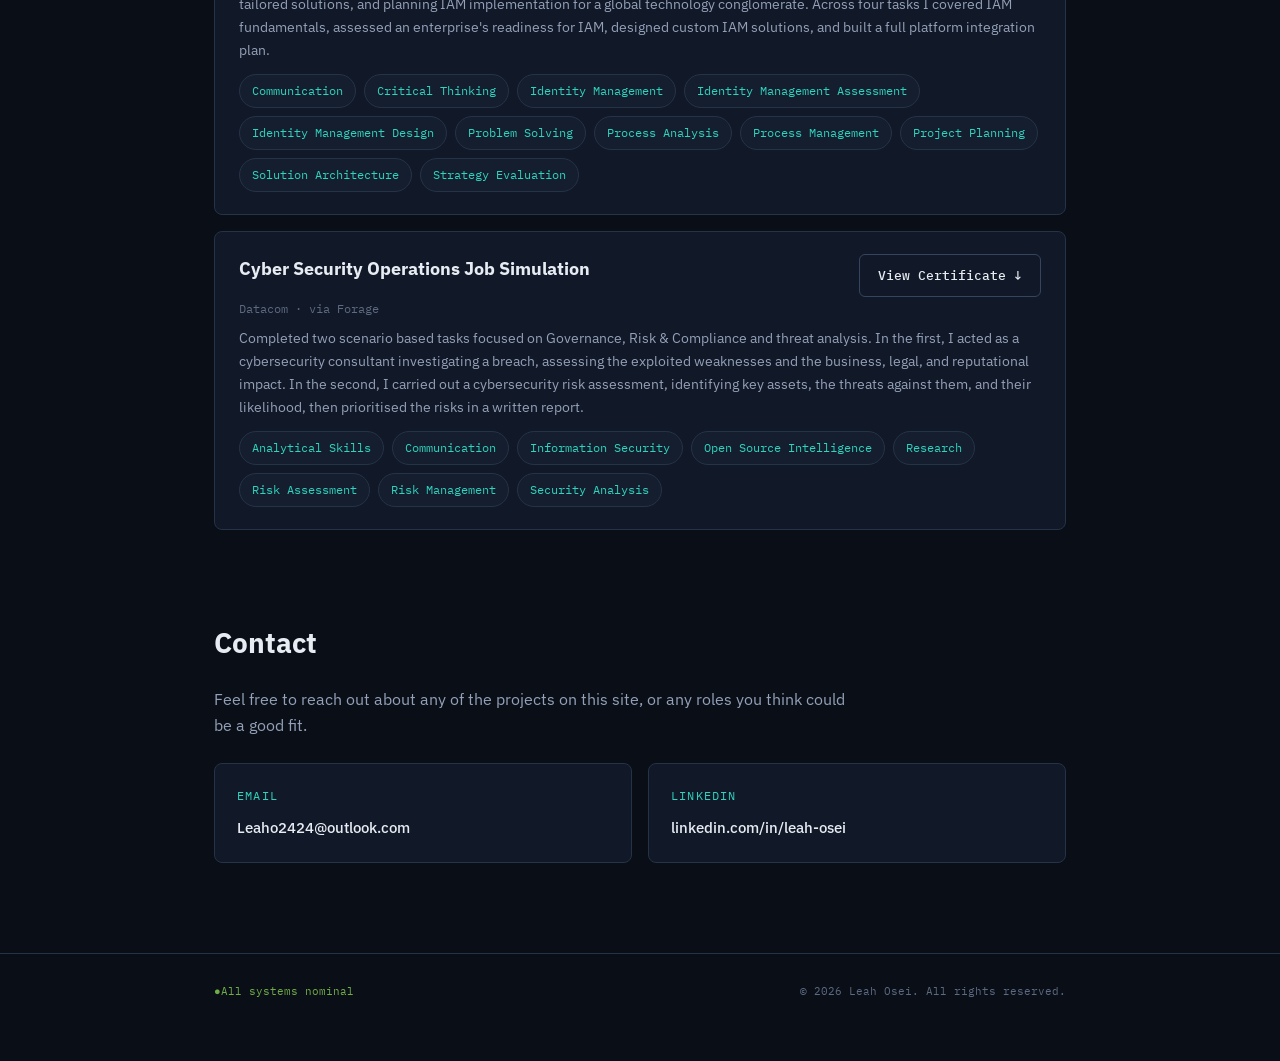
==== commit c542f011: "Refactor project sections in index.html" ====
--- a/index.html
+++ b/index.html
@@ -70,153 +70,154 @@
       just one narrow skill.
     </p>
 
-    <!-- Project 1 -->
-    <div class="project-block">
-      <div class="project-head">
-        <div>
-          <h3>Risk Register: TalkTalk 2015 Data Breach</h3>
-        </div>
-        <a class="btn btn-primary" href="assets/TalkTalk Risk Register.xlsx" download>Open project &darr;</a>
-      </div>
-      <img class="shot" src="assets/images/project-risk-register.jpg" alt="Screenshot of the TalkTalk Risk Register">
-
-      <div class="qa-grid">
-        <div class="qa-item full">
-          <p class="q">What I was trying to achieve</p>
-          <p class="a">Build a professional standard risk register that identifies and rates the security risks behind a real, well documented data breach, to show I can apply structured risk assessment to an actual incident rather than a theoretical example.</p>
-        </div>
-        <div class="qa-item">
-          <p class="q">What I used</p>
-          <p class="a">Microsoft Excel, and public sources (ICO investigation findings, BBC News, The Guardian, Wikipedia) for research.</p>
-        </div>
-        <div class="qa-item">
-          <p class="q">How I created it</p>
-          <ul>
-            <li>Researched the breach using official and news sources</li>
-            <li>Identified 6 distinct risks, not just one cause</li>
-            <li>Rated each risk for likelihood and impact</li>
-            <li>Proposed a mitigation for every risk</li>
-            <li>Built a scoring guide so ratings are transparent</li>
-          </ul>
-        </div>
-        <div class="qa-item">
-          <p class="q">What were the results</p>
-          <p class="a">A complete 6 risk register covering technical, governance, and third party failures, each with a clear rating and a practical fix.</p>
-        </div>
-        <div class="qa-item">
-          <p class="q">What I found and what I learnt</p>
-          <p class="a">Most serious breaches aren't caused by one single mistake, they're usually a chain of smaller gaps that combine to make the impact much worse. This project taught me how to turn a real news story into a structured, professional risk document.</p>
-        </div>
-        <div class="qa-item full">
-          <p class="q">Skills</p>
-          <div class="pill-list">
-            <span class="pill">Risk Identification &amp; Assessment</span>
-            <span class="pill">Risk Rating &amp; Prioritisation</span>
-            <span class="pill">Documentation &amp; Reporting</span>
-            <span class="pill">Data Protection Principles</span>
-          </div>
-        </div>
-      </div>
-    </div>
-
-    <!-- Project 2 -->
-    <div class="project-block">
-      <div class="project-head">
-        <div>
-          <h3>Vendor Security Questionnaire</h3>
-        </div>
-        <a class="btn btn-primary" href="assets/files/Vendor%20Security%20Questionnaire.xlsx" download>Open project &darr;</a>
-      </div>
-      <img class="shot" src="assets/images/project-vendor.jpg" alt="Screenshot of the Vendor Security Questionnaire">
-
-      <div class="qa-grid">
-        <div class="qa-item full">
-          <p class="q">What I was trying to achieve</p>
-          <p class="a">Create a practical vendor security questionnaire that a company could actually send to a supplier, based on a real incident where a third party vendor's staff misused their access to customer data.</p>
-        </div>
-        <div class="qa-item">
-          <p class="q">What I used</p>
-          <p class="a">Microsoft Excel, and research into TalkTalk's 2014 third-party (Wipro) incident using The Register and BBC News.</p>
-        </div>
-        <div class="qa-item">
-          <p class="q">How I created it</p>
-          <ul>
-            <li>Researched the 2014 Wipro incident in detail</li>
-            <li>Grouped risks into 4 categories</li>
-            <li>Wrote 11 questions targeting the real weaknesses found</li>
-            <li>Added a "Why It Matters" column for each question</li>
-            <li>Left response fields blank so it works as a usable template</li>
-          </ul>
-        </div>
-        <div class="qa-item">
-          <p class="q">What were the results</p>
-          <p class="a">An 11 question vendor questionnaire directly grounded in a real vendor risk incident, not just generic best practice.</p>
-        </div>
-        <div class="qa-item">
-          <p class="q">What I found and what I learnt</p>
-          <p class="a">I learnt the difference between a risk caused by an external hacker and one caused by weak oversight of a trusted third party, and how important access limits and audit logs are, since that's exactly what was missing at Wipro.</p>
-        </div>
-        <div class="qa-item full">
-          <p class="q">Skills</p>
-          <div class="pill-list">
-            <span class="pill">Third Party / Vendor Risk</span>
-            <span class="pill">Access Control</span>
-            <span class="pill">Due Diligence</span>
-            <span class="pill">Documentation &amp; Reporting</span>
-          </div>
-        </div>
-      </div>
-    </div>
-
-    <!-- Project 3 -->
-    <div class="project-block">
-      <div class="project-head">
-        <div>
-          <h3>Board Cyber Risk Report</h3>
-        </div>
-        <a class="btn btn-primary" href="assets/files/Board%20Cyber%20Risk%20Report.docx" download>Open project &darr;</a>
-      </div>
-      <img class="shot" src="assets/images/project-board.jpg" alt="Screenshot of the Board Cyber Risk Report">
-
-      <div class="qa-grid">
-        <div class="qa-item full">
-          <p class="q">What I was trying to achieve</p>
-          <p class="a">Take the same technical findings from my risk register and translate them into a short, plain language report suitable for a non technical board audience.</p>
-        </div>
-        <div class="qa-item">
-          <p class="q">What I used</p>
-          <p class="a">Microsoft Word.</p>
-        </div>
-        <div class="qa-item">
-          <p class="q">How I created it</p>
-          <ul>
-            <li>Reviewed the risk register for the key message in each risk</li>
-            <li>Rewrote technical terms in plain English</li>
-            <li>Condensed 6 risks into one scannable table</li>
-            <li>Added an overall risk rating and recommended actions</li>
-            <li>Closed with a one paragraph summary</li>
-          </ul>
-        </div>
-        <div class="qa-item">
-          <p class="q">What were the results</p>
-          <p class="a">A one page report communicating the same findings as the risk register, written for a completely different audience.</p>
-        </div>
-        <div class="qa-item">
-          <p class="q">What I found and what I learnt</p>
-          <p class="a">Communicating security risk well isn't about simplifying the facts, it's about changing the language without losing the meaning. This is a skill I hadn't practised before and one of the most useful for a GRC role.</p>
-        </div>
-        <div class="qa-item full">
-          <p class="q">Skills</p>
-          <div class="pill-list">
-            <span class="pill">Executive Communication</span>
-            <span class="pill">Risk Communication</span>
-            <span class="pill">Report Writing</span>
-            <span class="pill">Stakeholder Management</span>
-          </div>
-        </div>
-      </div>
-    </div>
-
+    <div class="projects-grid">
+      <!-- Project 1 -->
+      <div class="project-block">
+        <div class="project-head">
+          <div>
+            <h3>Risk Register: TalkTalk 2015 Data Breach</h3>
+          </div>
+          <a class="btn btn-primary" href="assets/files/TalkTalk%20Risk%20Register.xlsx" download>Open project &darr;</a>
+        </div>
+        <img class="shot" src="assets/images/project-risk-register.jpg" alt="Screenshot of the TalkTalk Risk Register">
+
+        <div class="qa-grid">
+          <div class="qa-item full">
+            <p class="q">What I was trying to achieve</p>
+            <p class="a">Build a professional standard risk register that identifies and rates the security risks behind a real, well documented data breach, to show I can apply structured risk assessment to an actual incident rather than a theoretical example.</p>
+          </div>
+          <div class="qa-item">
+            <p class="q">What I used</p>
+            <p class="a">Microsoft Excel, and public sources (ICO investigation findings, BBC News, The Guardian, Wikipedia) for research.</p>
+          </div>
+          <div class="qa-item">
+            <p class="q">How I created it</p>
+            <ul>
+              <li>Researched the breach using official and news sources</li>
+              <li>Identified 6 distinct risks, not just one cause</li>
+              <li>Rated each risk for likelihood and impact</li>
+              <li>Proposed a mitigation for every risk</li>
+              <li>Built a scoring guide so ratings are transparent</li>
+            </ul>
+          </div>
+          <div class="qa-item">
+            <p class="q">What were the results</p>
+            <p class="a">A complete 6 risk register covering technical, governance, and third party failures, each with a clear rating and a practical fix.</p>
+          </div>
+          <div class="qa-item">
+            <p class="q">What I found and what I learnt</p>
+            <p class="a">Most serious breaches aren't caused by one single mistake, they're usually a chain of smaller gaps that combine to make the impact much worse. This project taught me how to turn a real news story into a structured, professional risk document.</p>
+          </div>
+          <div class="qa-item full">
+            <p class="q">Skills</p>
+            <div class="pill-list">
+              <span class="pill">Risk Identification &amp; Assessment</span>
+              <span class="pill">Risk Rating &amp; Prioritisation</span>
+              <span class="pill">Documentation &amp; Reporting</span>
+              <span class="pill">Data Protection Principles</span>
+            </div>
+          </div>
+        </div>
+      </div>
+
+      <!-- Project 2 -->
+      <div class="project-block">
+        <div class="project-head">
+          <div>
+            <h3>Vendor Security Questionnaire</h3>
+          </div>
+          <a class="btn btn-primary" href="assets/files/Vendor%20Security%20Questionnaire.xlsx" download>Open project &darr;</a>
+        </div>
+        <img class="shot" src="assets/images/project-vendor.jpg" alt="Screenshot of the Vendor Security Questionnaire">
+
+        <div class="qa-grid">
+          <div class="qa-item full">
+            <p class="q">What I was trying to achieve</p>
+            <p class="a">Create a practical vendor security questionnaire that a company could actually send to a supplier, based on a real incident where a third party vendor's staff misused their access to customer data.</p>
+          </div>
+          <div class="qa-item">
+            <p class="q">What I used</p>
+            <p class="a">Microsoft Excel, and research into TalkTalk's 2014 third-party (Wipro) incident using The Register and BBC News.</p>
+          </div>
+          <div class="qa-item">
+            <p class="q">How I created it</p>
+            <ul>
+              <li>Researched the 2014 Wipro incident in detail</li>
+              <li>Grouped risks into 4 categories</li>
+              <li>Wrote 11 questions targeting the real weaknesses found</li>
+              <li>Added a "Why It Matters" column for each question</li>
+              <li>Left response fields blank so it works as a usable template</li>
+            </ul>
+          </div>
+          <div class="qa-item">
+            <p class="q">What were the results</p>
+            <p class="a">An 11 question vendor questionnaire directly grounded in a real vendor risk incident, not just generic best practice.</p>
+          </div>
+          <div class="qa-item">
+            <p class="q">What I found and what I learnt</p>
+            <p class="a">I learnt the difference between a risk caused by an external hacker and one caused by weak oversight of a trusted third party, and how important access limits and audit logs are, since that's exactly what was missing at Wipro.</p>
+          </div>
+          <div class="qa-item full">
+            <p class="q">Skills</p>
+            <div class="pill-list">
+              <span class="pill">Third Party / Vendor Risk</span>
+              <span class="pill">Access Control</span>
+              <span class="pill">Due Diligence</span>
+              <span class="pill">Documentation &amp; Reporting</span>
+            </div>
+          </div>
+        </div>
+      </div>
+
+      <!-- Project 3 -->
+      <div class="project-block">
+        <div class="project-head">
+          <div>
+            <h3>Board Cyber Risk Report</h3>
+          </div>
+          <a class="btn btn-primary" href="assets/files/Board%20Cyber%20Risk%20Report.docx" download>Open project &darr;</a>
+        </div>
+        <img class="shot" src="assets/images/project-board.jpg" alt="Screenshot of the Board Cyber Risk Report">
+
+        <div class="qa-grid">
+          <div class="qa-item full">
+            <p class="q">What I was trying to achieve</p>
+            <p class="a">Take the same technical findings from my risk register and translate them into a short, plain language report suitable for a non technical board audience.</p>
+          </div>
+          <div class="qa-item">
+            <p class="q">What I used</p>
+            <p class="a">Microsoft Word.</p>
+          </div>
+          <div class="qa-item">
+            <p class="q">How I created it</p>
+            <ul>
+              <li>Reviewed the risk register for the key message in each risk</li>
+              <li>Rewrote technical terms in plain English</li>
+              <li>Condensed 6 risks into one scannable table</li>
+              <li>Added an overall risk rating and recommended actions</li>
+              <li>Closed with a one paragraph summary</li>
+            </ul>
+          </div>
+          <div class="qa-item">
+            <p class="q">What were the results</p>
+            <p class="a">A one page report communicating the same findings as the risk register, written for a completely different audience.</p>
+          </div>
+          <div class="qa-item">
+            <p class="q">What I found and what I learnt</p>
+            <p class="a">Communicating security risk well isn't about simplifying the facts, it's about changing the language without losing the meaning. This is a skill I hadn't practised before and one of the most useful for a GRC role.</p>
+          </div>
+          <div class="qa-item full">
+            <p class="q">Skills</p>
+            <div class="pill-list">
+              <span class="pill">Executive Communication</span>
+              <span class="pill">Risk Communication</span>
+              <span class="pill">Report Writing</span>
+              <span class="pill">Stakeholder Management</span>
+            </div>
+          </div>
+        </div>
+      </div>
+    </div>
   </section>
 
   <!-- ============ CERTIFICATES ============ -->
--- a/style.css
+++ b/style.css
@@ -285,20 +285,33 @@
 section.first { margin-top: 40px; }
 
 /* ---------------- Project blocks ---------------- */
+.projects-grid {
+  display: grid;
+  grid-template-columns: repeat(3, minmax(0, 1fr));
+  gap: 20px;
+  align-items: stretch;
+}
+
 .project-block {
   background: var(--bg-raised);
   border: 1px solid var(--line);
   border-radius: var(--radius);
-  padding: 28px 30px;
-  margin-bottom: 28px;
-}
+  padding: 20px;
+  margin-bottom: 0;
+  display: flex;
+  flex-direction: column;
+}
+
 .project-block img.shot {
   width: 100%;
   border-radius: 6px;
   border: 1px solid var(--line-bright);
-  margin: 16px 0 20px;
+  margin: 12px 0 16px;
   display: block;
-}
+  aspect-ratio: 16 / 9;
+  object-fit: cover;
+}
+
 .project-head {
   display: flex;
   justify-content: space-between;
@@ -310,10 +323,10 @@
 .qa-grid {
   display: grid;
   grid-template-columns: 1fr 1fr;
-  gap: 18px 28px;
-  margin-top: 20px;
-}
-.qa-item { border-top: 1px solid var(--line); padding-top: 14px; }
+  gap: 12px 16px;
+  margin-top: 14px;
+}
+.qa-item { border-top: 1px solid var(--line); padding-top: 10px; }
 .qa-item.full { grid-column: 1 / -1; }
 .qa-item .q {
   font-family: var(--mono);
@@ -519,6 +532,10 @@
   .hero-text h1 { font-size: 30px; }
   .qa-grid { grid-template-columns: 1fr; }
   .cert-card { flex-direction: column; }
+
+  .projects-grid {
+    grid-template-columns: 1fr;
+  }
 }
 
 @media (prefers-reduced-motion: reduce) {
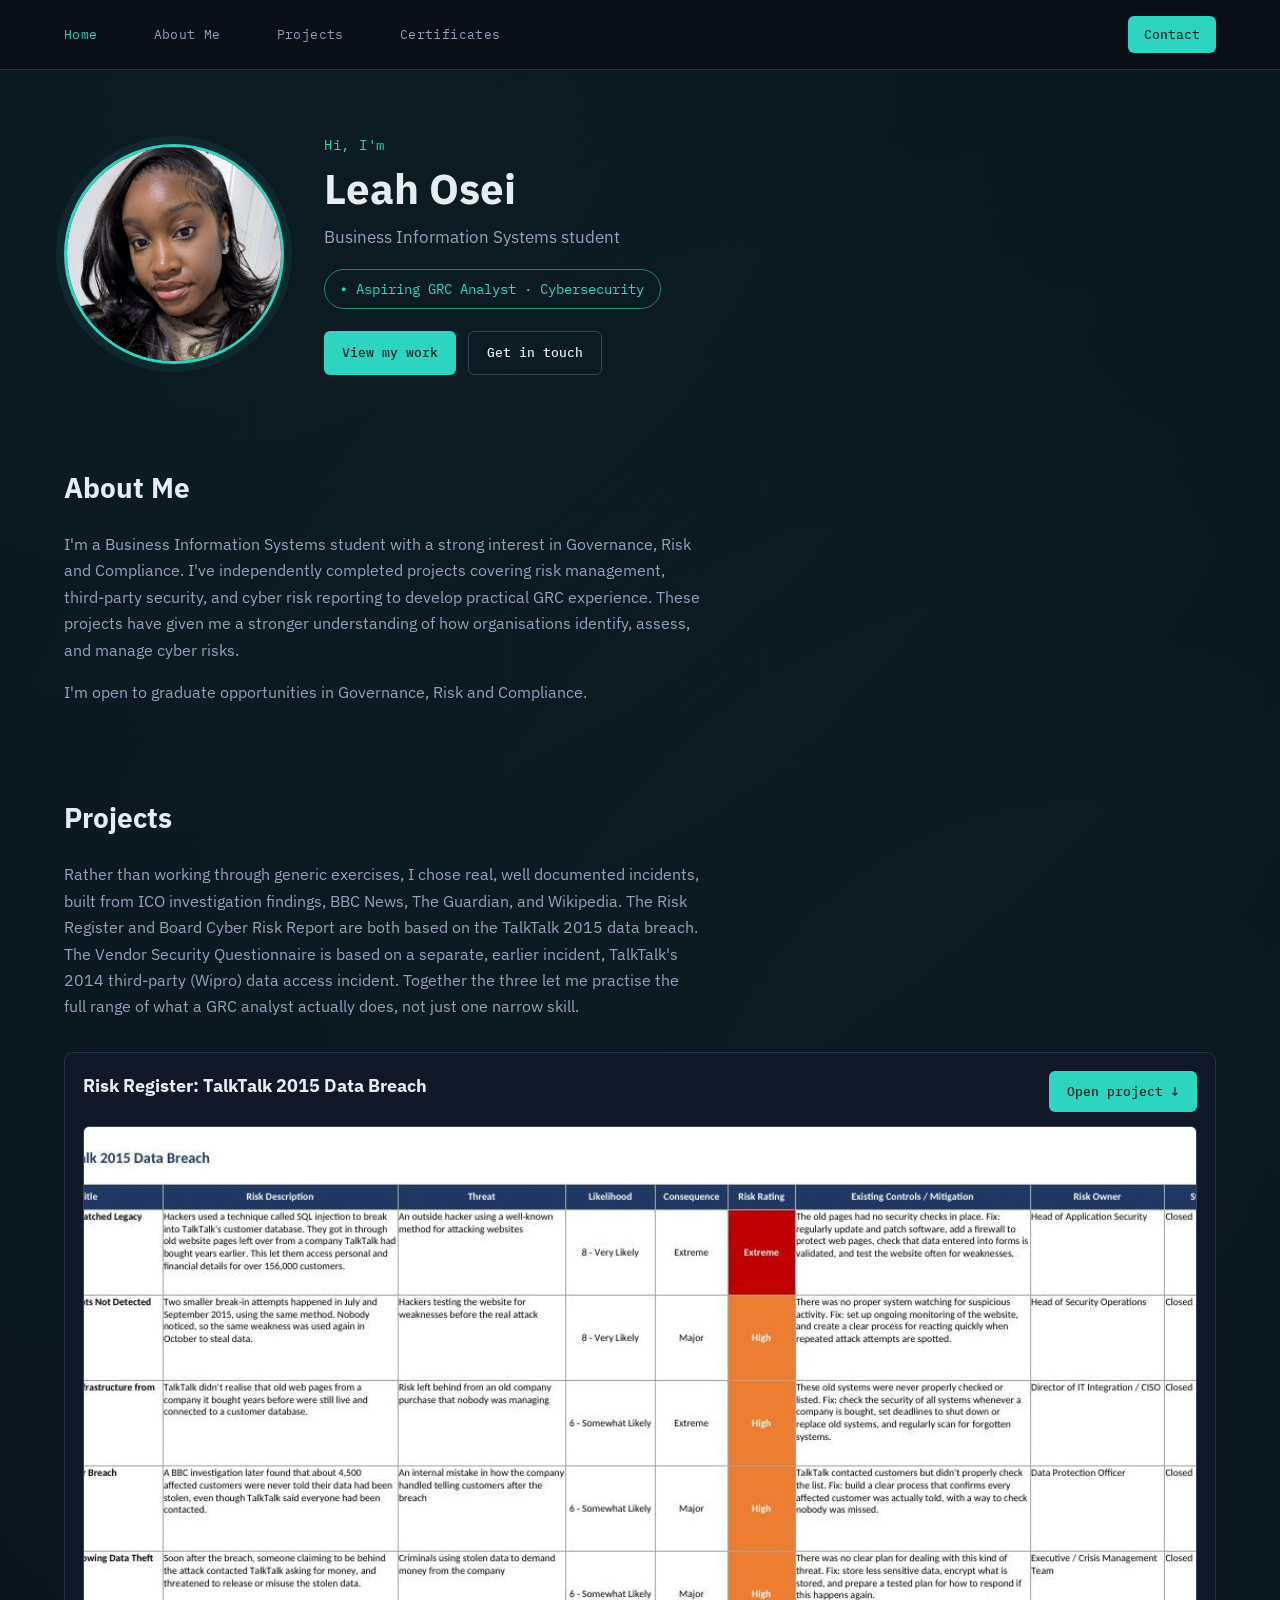
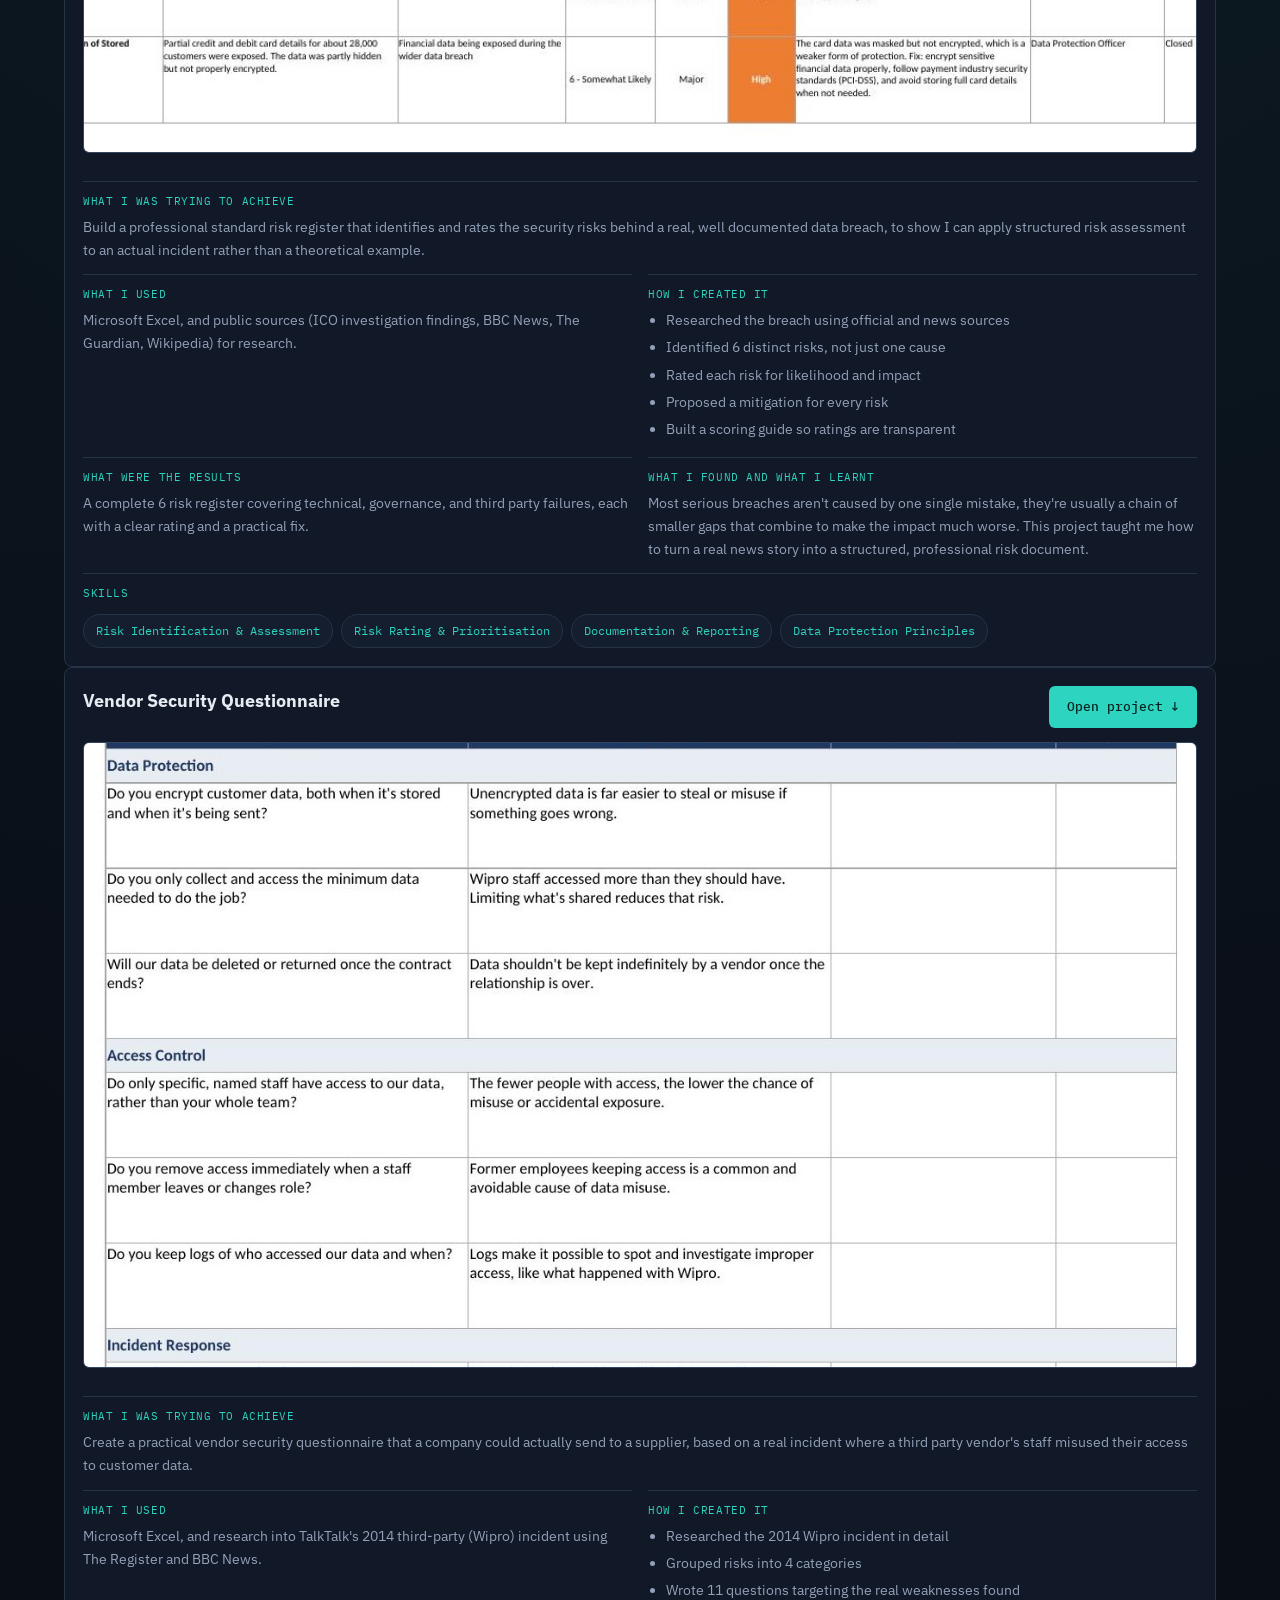
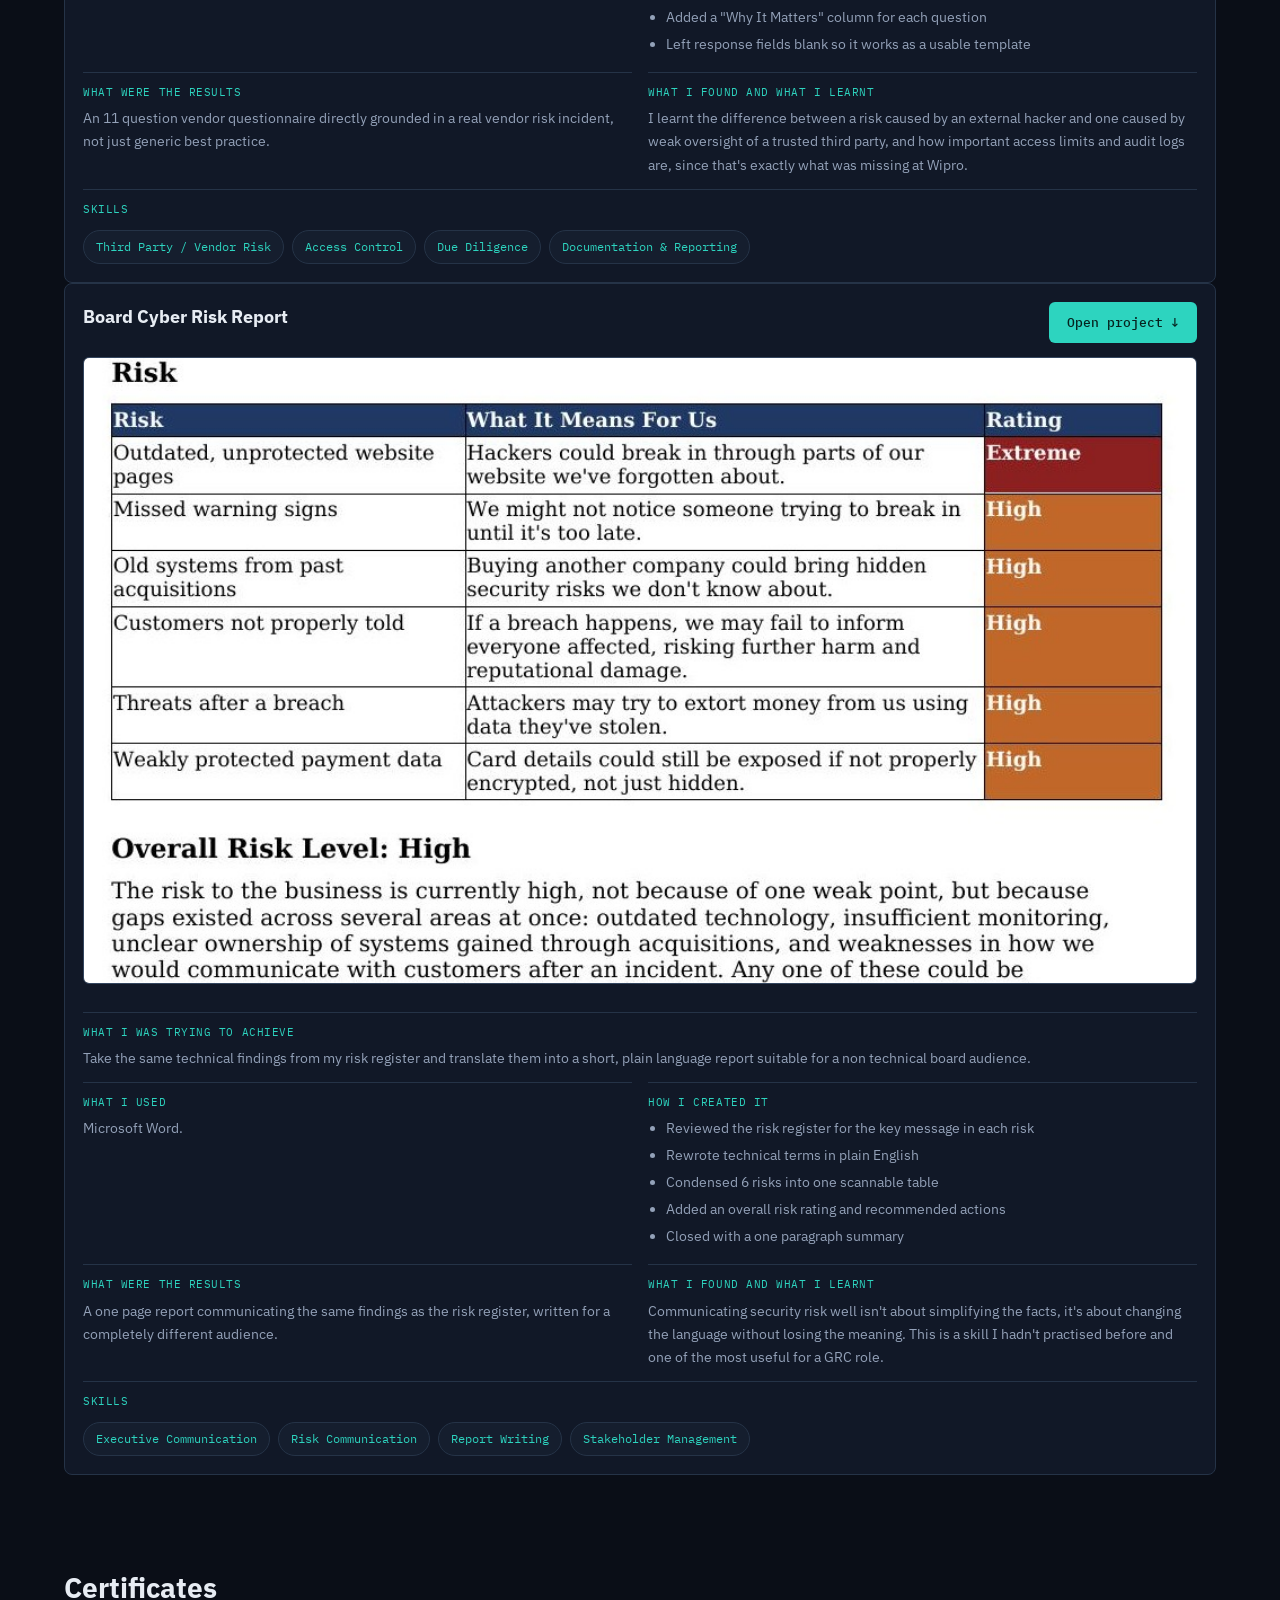
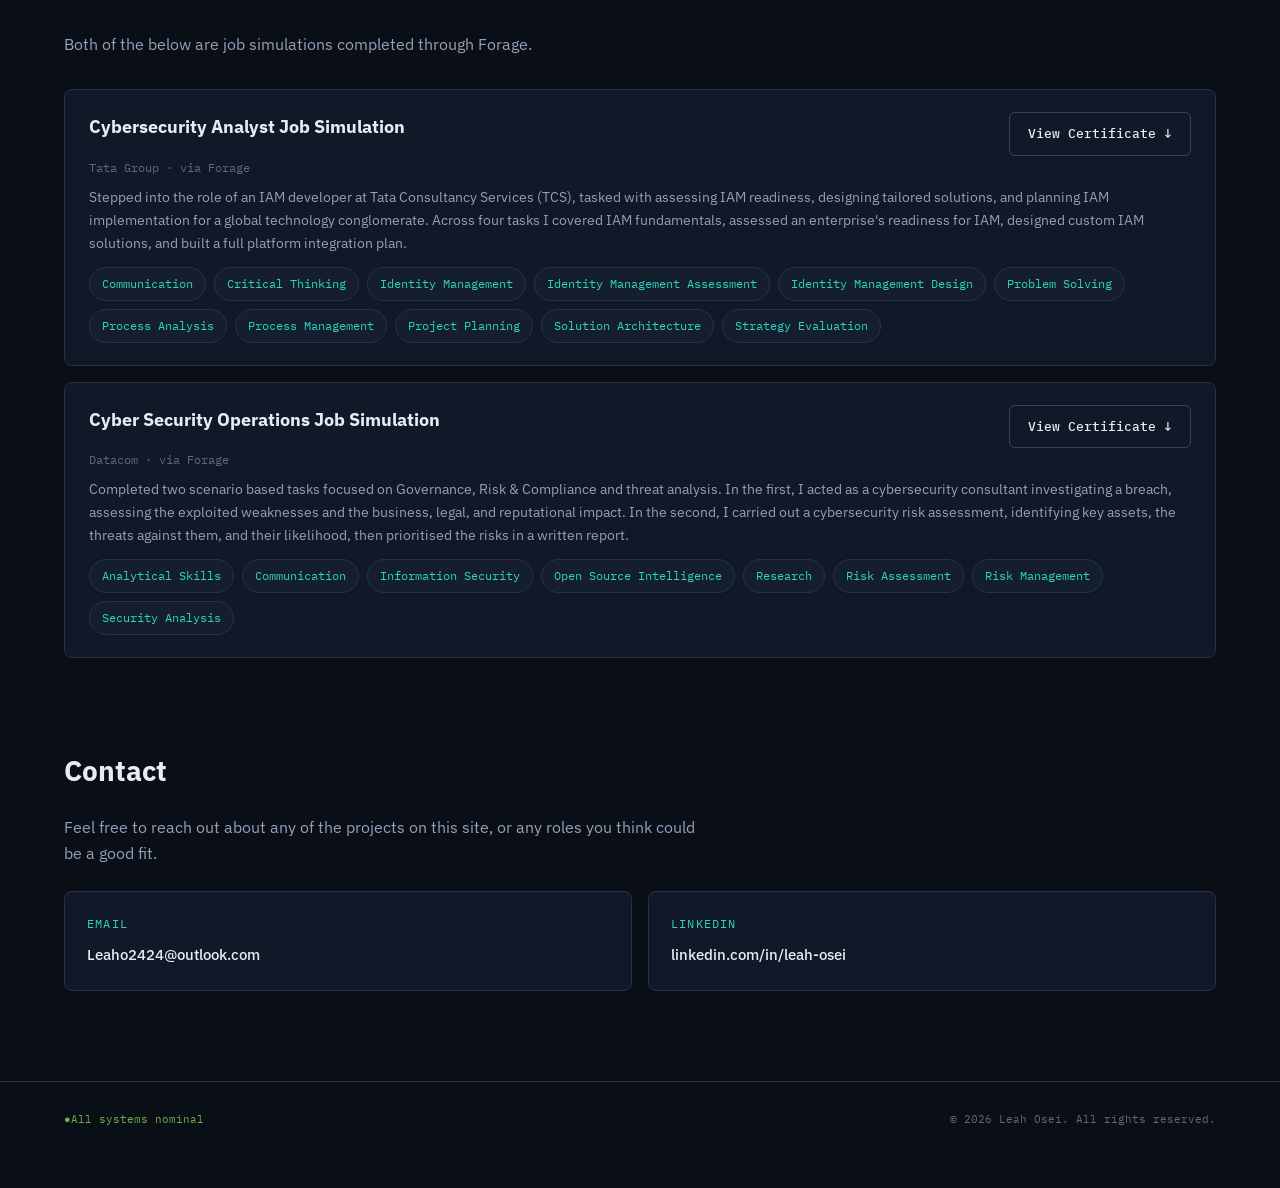
==== commit e893f056: "Update index.html" ====
--- a/index.html
+++ b/index.html
@@ -70,154 +70,153 @@
       just one narrow skill.
     </p>
 
-    <div class="projects-grid">
-      <!-- Project 1 -->
-      <div class="project-block">
-        <div class="project-head">
-          <div>
-            <h3>Risk Register: TalkTalk 2015 Data Breach</h3>
+    <!-- Project 1 -->
+    <div class="project-block">
+      <div class="project-head">
+        <div>
+          <h3>Risk Register: TalkTalk 2015 Data Breach</h3>
+        </div>
+        <a class="btn btn-primary" href="assets/files/TalkTalk%20Risk%20Register.xlsx" download>Open project &darr;</a>
+      </div>
+      <img class="shot" src="assets/images/project-risk-register.jpg" alt="Screenshot of the TalkTalk Risk Register">
+
+      <div class="qa-grid">
+        <div class="qa-item full">
+          <p class="q">What I was trying to achieve</p>
+          <p class="a">Build a professional standard risk register that identifies and rates the security risks behind a real, well documented data breach, to show I can apply structured risk assessment to an actual incident rather than a theoretical example.</p>
+        </div>
+        <div class="qa-item">
+          <p class="q">What I used</p>
+          <p class="a">Microsoft Excel, and public sources (ICO investigation findings, BBC News, The Guardian, Wikipedia) for research.</p>
+        </div>
+        <div class="qa-item">
+          <p class="q">How I created it</p>
+          <ul>
+            <li>Researched the breach using official and news sources</li>
+            <li>Identified 6 distinct risks, not just one cause</li>
+            <li>Rated each risk for likelihood and impact</li>
+            <li>Proposed a mitigation for every risk</li>
+            <li>Built a scoring guide so ratings are transparent</li>
+          </ul>
+        </div>
+        <div class="qa-item">
+          <p class="q">What were the results</p>
+          <p class="a">A complete 6 risk register covering technical, governance, and third party failures, each with a clear rating and a practical fix.</p>
+        </div>
+        <div class="qa-item">
+          <p class="q">What I found and what I learnt</p>
+          <p class="a">Most serious breaches aren't caused by one single mistake, they're usually a chain of smaller gaps that combine to make the impact much worse. This project taught me how to turn a real news story into a structured, professional risk document.</p>
+        </div>
+        <div class="qa-item full">
+          <p class="q">Skills</p>
+          <div class="pill-list">
+            <span class="pill">Risk Identification &amp; Assessment</span>
+            <span class="pill">Risk Rating &amp; Prioritisation</span>
+            <span class="pill">Documentation &amp; Reporting</span>
+            <span class="pill">Data Protection Principles</span>
           </div>
-          <a class="btn btn-primary" href="assets/files/TalkTalk%20Risk%20Register.xlsx" download>Open project &darr;</a>
-        </div>
-        <img class="shot" src="assets/images/project-risk-register.jpg" alt="Screenshot of the TalkTalk Risk Register">
-
-        <div class="qa-grid">
-          <div class="qa-item full">
-            <p class="q">What I was trying to achieve</p>
-            <p class="a">Build a professional standard risk register that identifies and rates the security risks behind a real, well documented data breach, to show I can apply structured risk assessment to an actual incident rather than a theoretical example.</p>
+        </div>
+      </div>
+    </div>
+
+    <!-- Project 2 -->
+    <div class="project-block">
+      <div class="project-head">
+        <div>
+          <h3>Vendor Security Questionnaire</h3>
+        </div>
+        <a class="btn btn-primary" href="assets/files/Vendor%20Security%20Questionnaire.xlsx" download>Open project &darr;</a>
+      </div>
+      <img class="shot" src="assets/images/project-vendor.jpg" alt="Screenshot of the Vendor Security Questionnaire">
+
+      <div class="qa-grid">
+        <div class="qa-item full">
+          <p class="q">What I was trying to achieve</p>
+          <p class="a">Create a practical vendor security questionnaire that a company could actually send to a supplier, based on a real incident where a third party vendor's staff misused their access to customer data.</p>
+        </div>
+        <div class="qa-item">
+          <p class="q">What I used</p>
+          <p class="a">Microsoft Excel, and research into TalkTalk's 2014 third-party (Wipro) incident using The Register and BBC News.</p>
+        </div>
+        <div class="qa-item">
+          <p class="q">How I created it</p>
+          <ul>
+            <li>Researched the 2014 Wipro incident in detail</li>
+            <li>Grouped risks into 4 categories</li>
+            <li>Wrote 11 questions targeting the real weaknesses found</li>
+            <li>Added a "Why It Matters" column for each question</li>
+            <li>Left response fields blank so it works as a usable template</li>
+          </ul>
+        </div>
+        <div class="qa-item">
+          <p class="q">What were the results</p>
+          <p class="a">An 11 question vendor questionnaire directly grounded in a real vendor risk incident, not just generic best practice.</p>
+        </div>
+        <div class="qa-item">
+          <p class="q">What I found and what I learnt</p>
+          <p class="a">I learnt the difference between a risk caused by an external hacker and one caused by weak oversight of a trusted third party, and how important access limits and audit logs are, since that's exactly what was missing at Wipro.</p>
+        </div>
+        <div class="qa-item full">
+          <p class="q">Skills</p>
+          <div class="pill-list">
+            <span class="pill">Third Party / Vendor Risk</span>
+            <span class="pill">Access Control</span>
+            <span class="pill">Due Diligence</span>
+            <span class="pill">Documentation &amp; Reporting</span>
           </div>
-          <div class="qa-item">
-            <p class="q">What I used</p>
-            <p class="a">Microsoft Excel, and public sources (ICO investigation findings, BBC News, The Guardian, Wikipedia) for research.</p>
+        </div>
+      </div>
+    </div>
+
+    <!-- Project 3 -->
+    <div class="project-block">
+      <div class="project-head">
+        <div>
+          <h3>Board Cyber Risk Report</h3>
+        </div>
+        <a class="btn btn-primary" href="assets/files/Board%20Cyber%20Risk%20Report.docx" download>Open project &darr;</a>
+      </div>
+      <img class="shot" src="assets/images/project-board.jpg" alt="Screenshot of the Board Cyber Risk Report">
+
+      <div class="qa-grid">
+        <div class="qa-item full">
+          <p class="q">What I was trying to achieve</p>
+          <p class="a">Take the same technical findings from my risk register and translate them into a short, plain language report suitable for a non technical board audience.</p>
+        </div>
+        <div class="qa-item">
+          <p class="q">What I used</p>
+          <p class="a">Microsoft Word.</p>
+        </div>
+        <div class="qa-item">
+          <p class="q">How I created it</p>
+          <ul>
+            <li>Reviewed the risk register for the key message in each risk</li>
+            <li>Rewrote technical terms in plain English</li>
+            <li>Condensed 6 risks into one scannable table</li>
+            <li>Added an overall risk rating and recommended actions</li>
+            <li>Closed with a one paragraph summary</li>
+          </ul>
+        </div>
+        <div class="qa-item">
+          <p class="q">What were the results</p>
+          <p class="a">A one page report communicating the same findings as the risk register, written for a completely different audience.</p>
+        </div>
+        <div class="qa-item">
+          <p class="q">What I found and what I learnt</p>
+          <p class="a">Communicating security risk well isn't about simplifying the facts, it's about changing the language without losing the meaning. This is a skill I hadn't practised before and one of the most useful for a GRC role.</p>
+        </div>
+        <div class="qa-item full">
+          <p class="q">Skills</p>
+          <div class="pill-list">
+            <span class="pill">Executive Communication</span>
+            <span class="pill">Risk Communication</span>
+            <span class="pill">Report Writing</span>
+            <span class="pill">Stakeholder Management</span>
           </div>
-          <div class="qa-item">
-            <p class="q">How I created it</p>
-            <ul>
-              <li>Researched the breach using official and news sources</li>
-              <li>Identified 6 distinct risks, not just one cause</li>
-              <li>Rated each risk for likelihood and impact</li>
-              <li>Proposed a mitigation for every risk</li>
-              <li>Built a scoring guide so ratings are transparent</li>
-            </ul>
-          </div>
-          <div class="qa-item">
-            <p class="q">What were the results</p>
-            <p class="a">A complete 6 risk register covering technical, governance, and third party failures, each with a clear rating and a practical fix.</p>
-          </div>
-          <div class="qa-item">
-            <p class="q">What I found and what I learnt</p>
-            <p class="a">Most serious breaches aren't caused by one single mistake, they're usually a chain of smaller gaps that combine to make the impact much worse. This project taught me how to turn a real news story into a structured, professional risk document.</p>
-          </div>
-          <div class="qa-item full">
-            <p class="q">Skills</p>
-            <div class="pill-list">
-              <span class="pill">Risk Identification &amp; Assessment</span>
-              <span class="pill">Risk Rating &amp; Prioritisation</span>
-              <span class="pill">Documentation &amp; Reporting</span>
-              <span class="pill">Data Protection Principles</span>
-            </div>
-          </div>
-        </div>
-      </div>
-
-      <!-- Project 2 -->
-      <div class="project-block">
-        <div class="project-head">
-          <div>
-            <h3>Vendor Security Questionnaire</h3>
-          </div>
-          <a class="btn btn-primary" href="assets/files/Vendor%20Security%20Questionnaire.xlsx" download>Open project &darr;</a>
-        </div>
-        <img class="shot" src="assets/images/project-vendor.jpg" alt="Screenshot of the Vendor Security Questionnaire">
-
-        <div class="qa-grid">
-          <div class="qa-item full">
-            <p class="q">What I was trying to achieve</p>
-            <p class="a">Create a practical vendor security questionnaire that a company could actually send to a supplier, based on a real incident where a third party vendor's staff misused their access to customer data.</p>
-          </div>
-          <div class="qa-item">
-            <p class="q">What I used</p>
-            <p class="a">Microsoft Excel, and research into TalkTalk's 2014 third-party (Wipro) incident using The Register and BBC News.</p>
-          </div>
-          <div class="qa-item">
-            <p class="q">How I created it</p>
-            <ul>
-              <li>Researched the 2014 Wipro incident in detail</li>
-              <li>Grouped risks into 4 categories</li>
-              <li>Wrote 11 questions targeting the real weaknesses found</li>
-              <li>Added a "Why It Matters" column for each question</li>
-              <li>Left response fields blank so it works as a usable template</li>
-            </ul>
-          </div>
-          <div class="qa-item">
-            <p class="q">What were the results</p>
-            <p class="a">An 11 question vendor questionnaire directly grounded in a real vendor risk incident, not just generic best practice.</p>
-          </div>
-          <div class="qa-item">
-            <p class="q">What I found and what I learnt</p>
-            <p class="a">I learnt the difference between a risk caused by an external hacker and one caused by weak oversight of a trusted third party, and how important access limits and audit logs are, since that's exactly what was missing at Wipro.</p>
-          </div>
-          <div class="qa-item full">
-            <p class="q">Skills</p>
-            <div class="pill-list">
-              <span class="pill">Third Party / Vendor Risk</span>
-              <span class="pill">Access Control</span>
-              <span class="pill">Due Diligence</span>
-              <span class="pill">Documentation &amp; Reporting</span>
-            </div>
-          </div>
-        </div>
-      </div>
-
-      <!-- Project 3 -->
-      <div class="project-block">
-        <div class="project-head">
-          <div>
-            <h3>Board Cyber Risk Report</h3>
-          </div>
-          <a class="btn btn-primary" href="assets/files/Board%20Cyber%20Risk%20Report.docx" download>Open project &darr;</a>
-        </div>
-        <img class="shot" src="assets/images/project-board.jpg" alt="Screenshot of the Board Cyber Risk Report">
-
-        <div class="qa-grid">
-          <div class="qa-item full">
-            <p class="q">What I was trying to achieve</p>
-            <p class="a">Take the same technical findings from my risk register and translate them into a short, plain language report suitable for a non technical board audience.</p>
-          </div>
-          <div class="qa-item">
-            <p class="q">What I used</p>
-            <p class="a">Microsoft Word.</p>
-          </div>
-          <div class="qa-item">
-            <p class="q">How I created it</p>
-            <ul>
-              <li>Reviewed the risk register for the key message in each risk</li>
-              <li>Rewrote technical terms in plain English</li>
-              <li>Condensed 6 risks into one scannable table</li>
-              <li>Added an overall risk rating and recommended actions</li>
-              <li>Closed with a one paragraph summary</li>
-            </ul>
-          </div>
-          <div class="qa-item">
-            <p class="q">What were the results</p>
-            <p class="a">A one page report communicating the same findings as the risk register, written for a completely different audience.</p>
-          </div>
-          <div class="qa-item">
-            <p class="q">What I found and what I learnt</p>
-            <p class="a">Communicating security risk well isn't about simplifying the facts, it's about changing the language without losing the meaning. This is a skill I hadn't practised before and one of the most useful for a GRC role.</p>
-          </div>
-          <div class="qa-item full">
-            <p class="q">Skills</p>
-            <div class="pill-list">
-              <span class="pill">Executive Communication</span>
-              <span class="pill">Risk Communication</span>
-              <span class="pill">Report Writing</span>
-              <span class="pill">Stakeholder Management</span>
-            </div>
-          </div>
-        </div>
-      </div>
-    </div>
+        </div>
+      </div>
+    </div>
+
   </section>
 
   <!-- ============ CERTIFICATES ============ -->
--- a/style.css
+++ b/style.css
@@ -48,7 +48,7 @@
 a:hover { text-decoration: underline; }
 
 .wrap {
-  max-width: 900px;
+  max-width: 1200px;
   margin: 0 auto;
   padding: 0 24px;
 }
@@ -63,7 +63,7 @@
   z-index: 50;
 }
 .nav-inner {
-  max-width: 900px;
+  max-width: 1200px;
   margin: 0 auto;
   padding: 16px 24px;
   display: flex;
@@ -287,8 +287,8 @@
 /* ---------------- Project blocks ---------------- */
 .projects-grid {
   display: grid;
-  grid-template-columns: repeat(3, minmax(0, 1fr));
-  gap: 20px;
+  grid-template-columns: repeat(2, minmax(0, 1fr));
+  gap: 24px;
   align-items: stretch;
 }
 
@@ -296,7 +296,7 @@
   background: var(--bg-raised);
   border: 1px solid var(--line);
   border-radius: var(--radius);
-  padding: 20px;
+  padding: 18px;
   margin-bottom: 0;
   display: flex;
   flex-direction: column;
@@ -306,7 +306,7 @@
   width: 100%;
   border-radius: 6px;
   border: 1px solid var(--line-bright);
-  margin: 12px 0 16px;
+  margin: 10px 0 14px;
   display: block;
   aspect-ratio: 16 / 9;
   object-fit: cover;
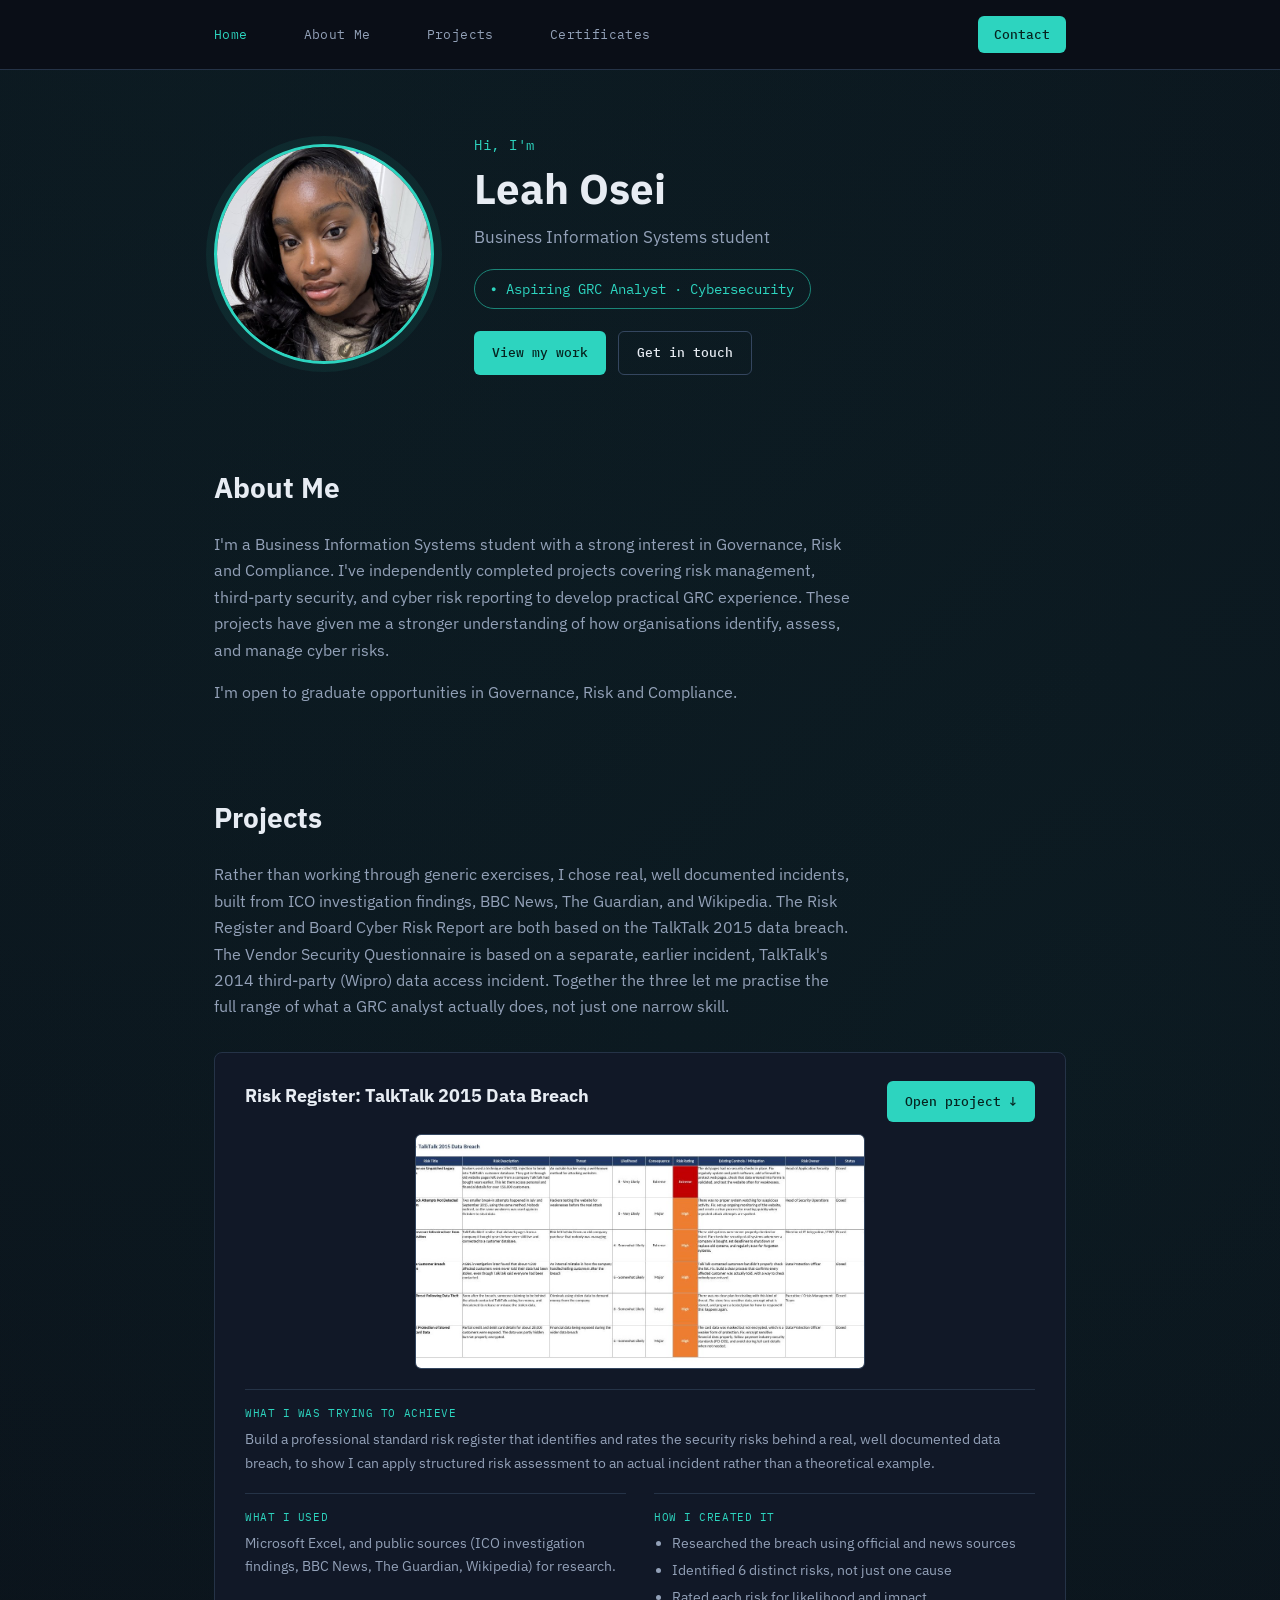
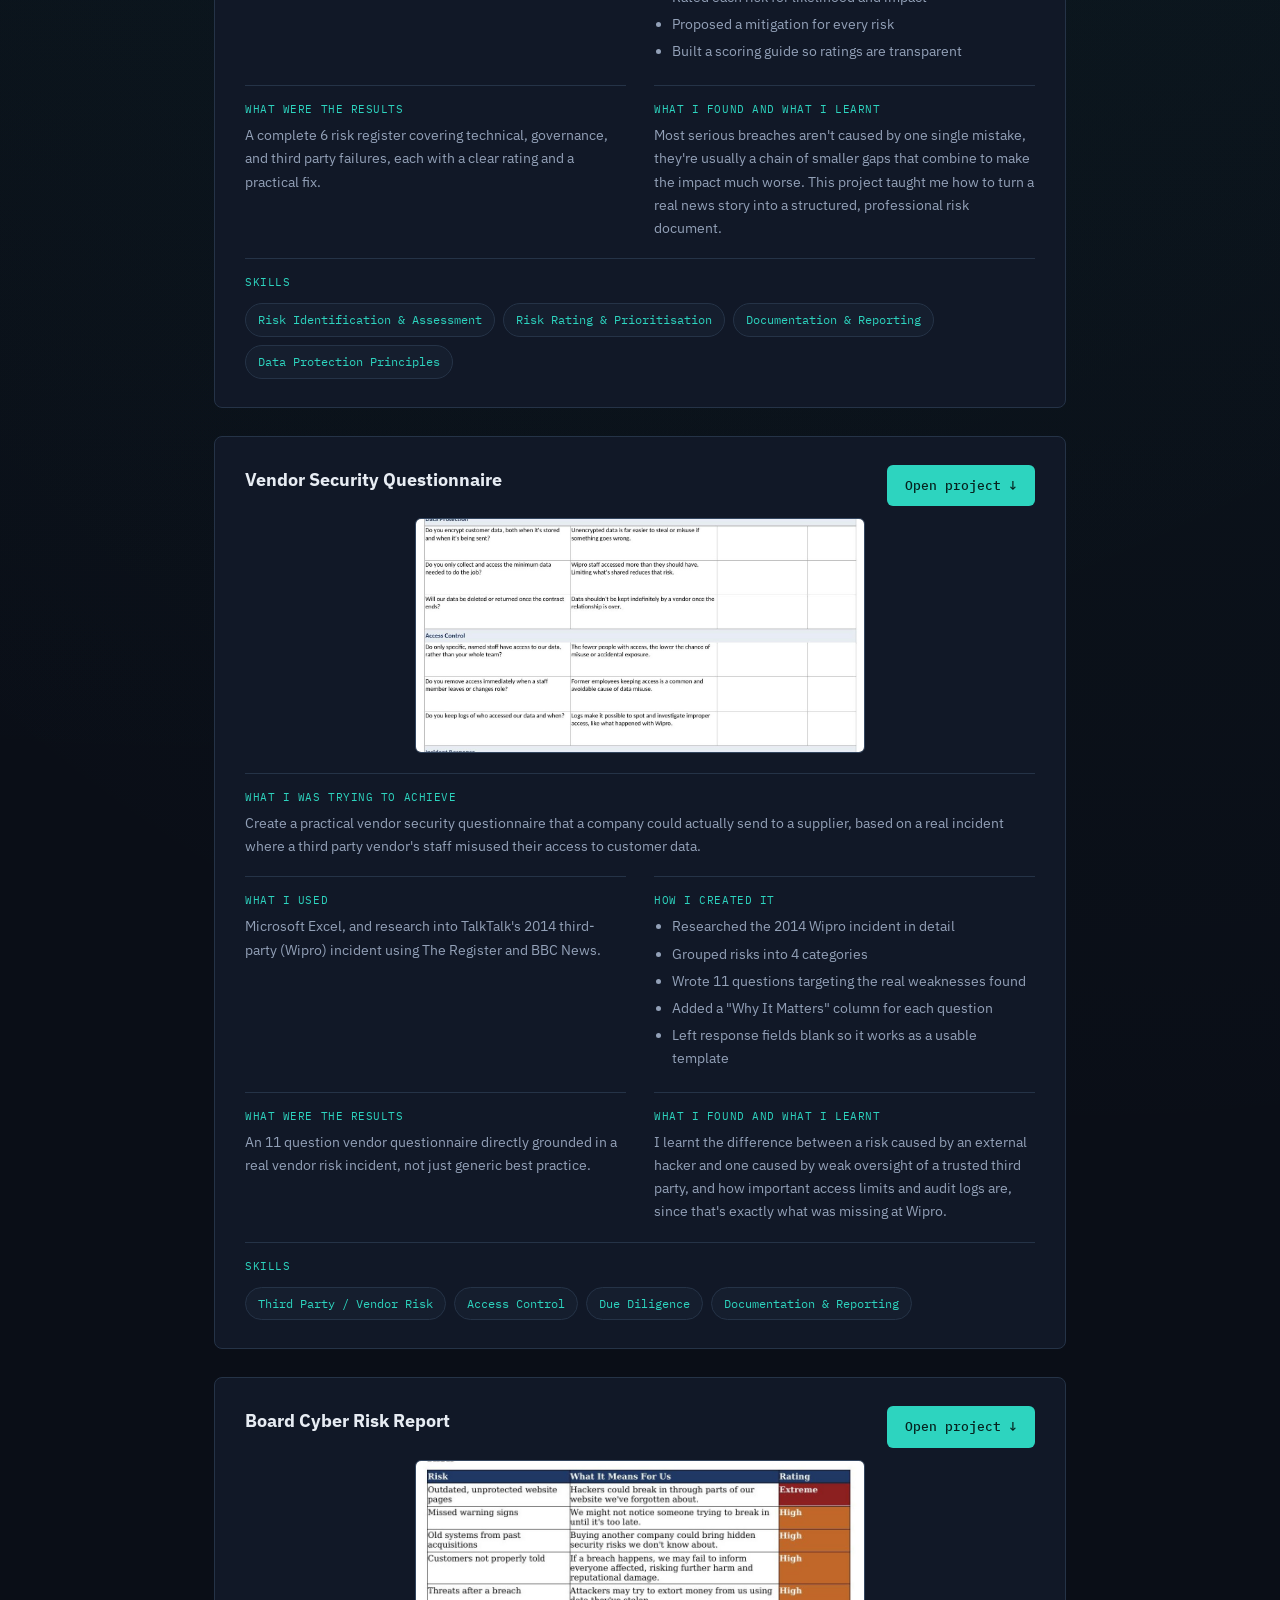
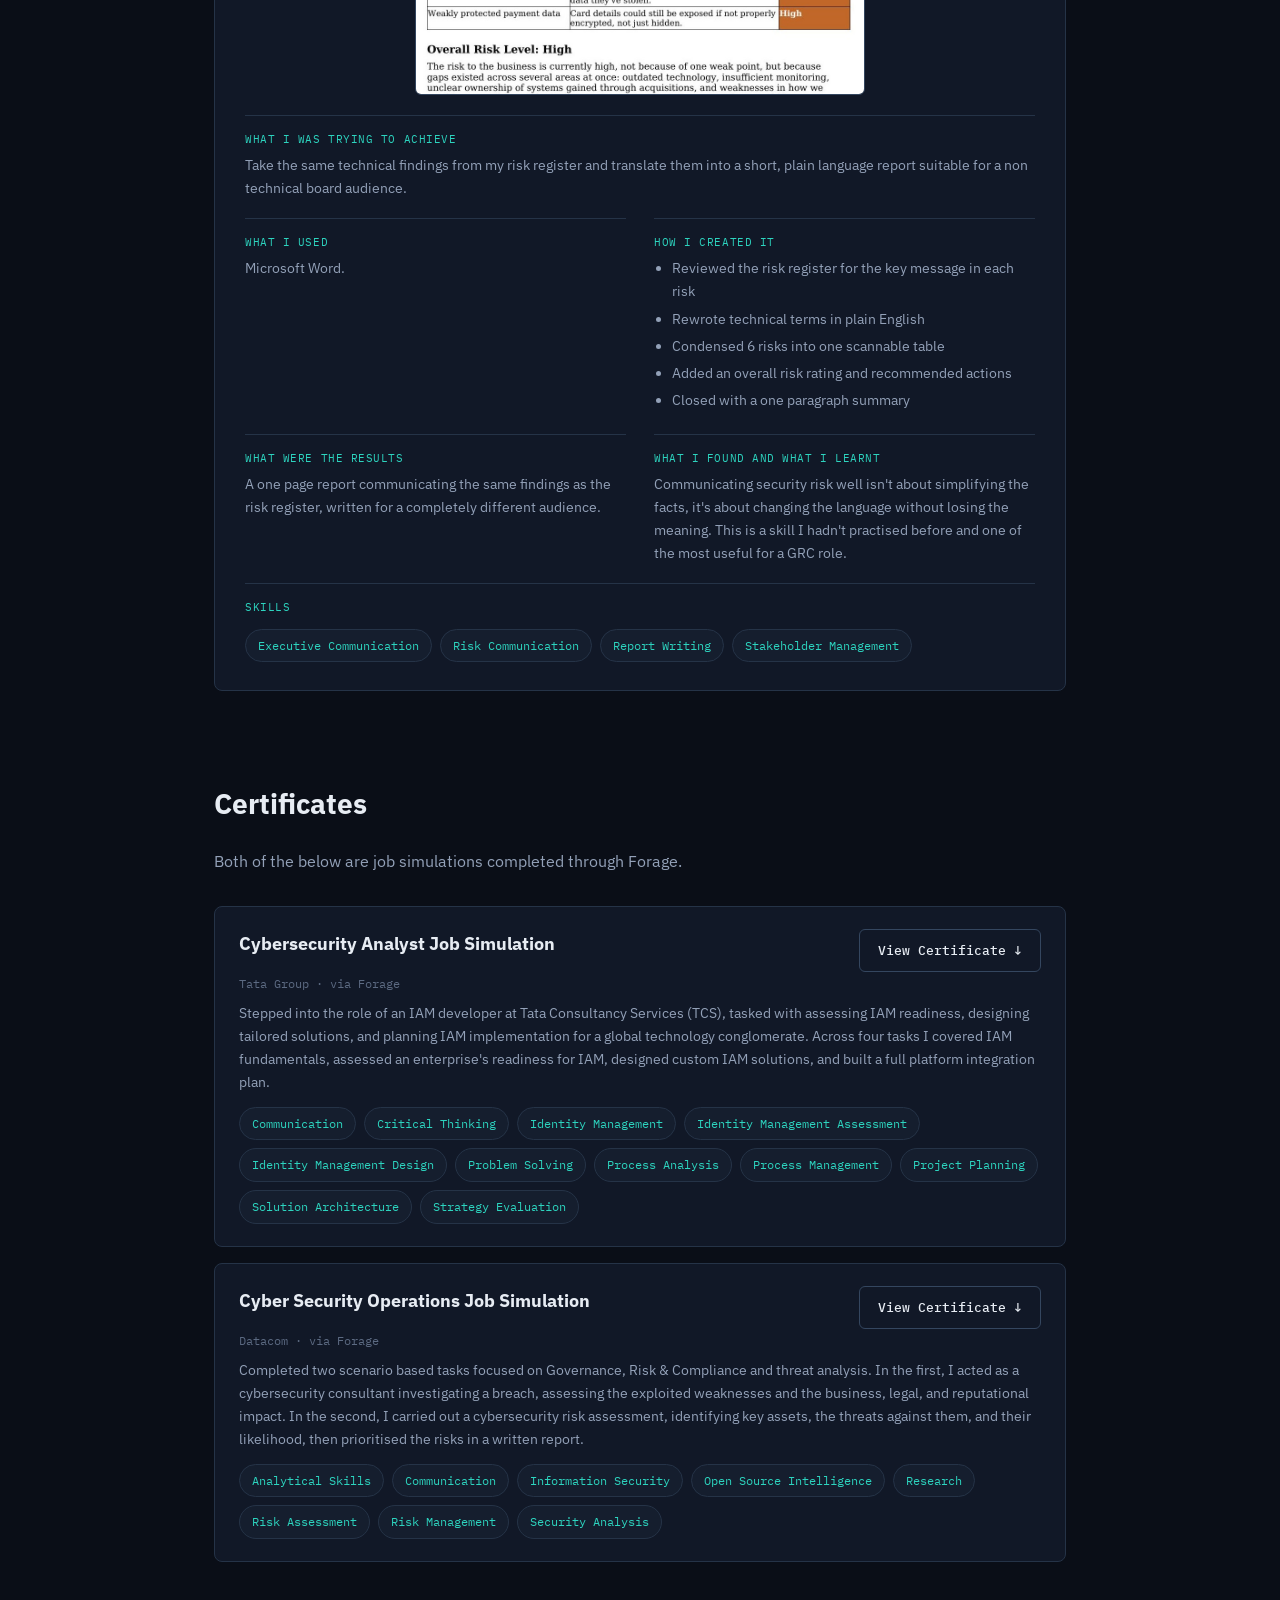
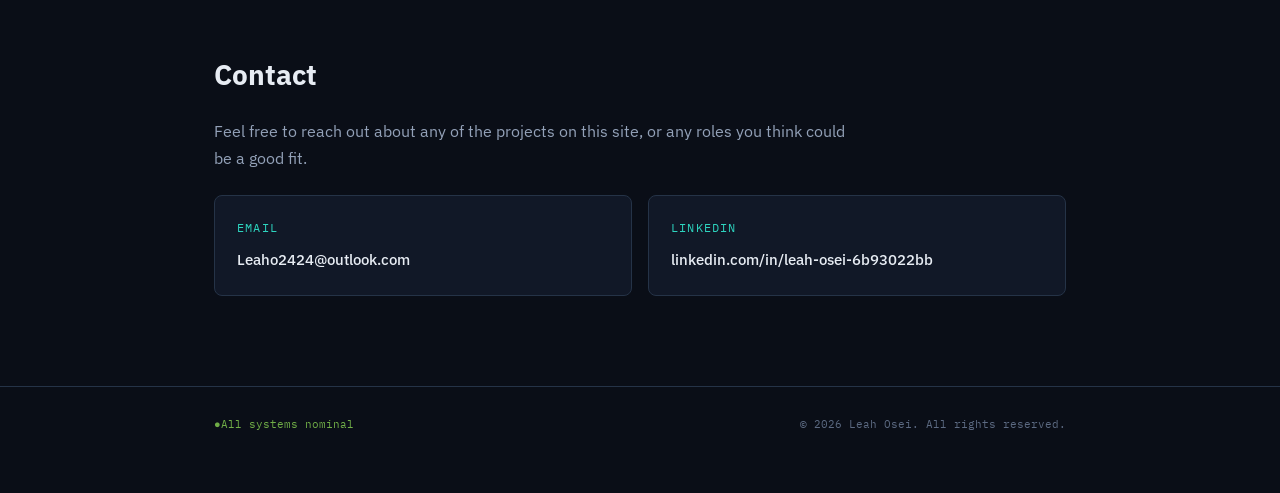
==== commit 769bdc86: "Update index.html" ====
--- a/index.html
+++ b/index.html
@@ -297,7 +297,9 @@
       </div>
       <div class="contact-card">
         <span class="icon">LinkedIn</span>
-        <a href="https://www.linkedin.com/in/leah-osei-6b93022bb" target="_blank" rel="noopener">linkedin.com/in/leah-osei</a>
+        <a href="https://www.linkedin.com/in/leah-osei-6b93022bb" target="_blank" rel="noopener">
+  linkedin.com/in/leah-osei-6b93022bb
+</a>
       </div>
     </div>
   </section>
--- a/style.css
+++ b/style.css
@@ -48,7 +48,7 @@
 a:hover { text-decoration: underline; }
 
 .wrap {
-  max-width: 1200px;
+  max-width: 900px;
   margin: 0 auto;
   padding: 0 24px;
 }
@@ -63,7 +63,7 @@
   z-index: 50;
 }
 .nav-inner {
-  max-width: 1200px;
+  max-width: 900px;
   margin: 0 auto;
   padding: 16px 24px;
   display: flex;
@@ -285,33 +285,23 @@
 section.first { margin-top: 40px; }
 
 /* ---------------- Project blocks ---------------- */
-.projects-grid {
-  display: grid;
-  grid-template-columns: repeat(2, minmax(0, 1fr));
-  gap: 24px;
-  align-items: stretch;
-}
-
 .project-block {
   background: var(--bg-raised);
   border: 1px solid var(--line);
   border-radius: var(--radius);
-  padding: 18px;
-  margin-bottom: 0;
-  display: flex;
-  flex-direction: column;
-}
-
+  padding: 28px 30px;
+  margin-bottom: 28px;
+}
 .project-block img.shot {
-  width: 100%;
+  width: 80%;
+  max-width: 450px;
+  height: 235px;
+  object-fit: cover;
   border-radius: 6px;
   border: 1px solid var(--line-bright);
-  margin: 10px 0 14px;
+  margin: 12px auto 16px;
   display: block;
-  aspect-ratio: 16 / 9;
-  object-fit: cover;
-}
-
+}
 .project-head {
   display: flex;
   justify-content: space-between;
@@ -323,10 +313,10 @@
 .qa-grid {
   display: grid;
   grid-template-columns: 1fr 1fr;
-  gap: 12px 16px;
-  margin-top: 14px;
-}
-.qa-item { border-top: 1px solid var(--line); padding-top: 10px; }
+  gap: 18px 28px;
+  margin-top: 20px;
+}
+.qa-item { border-top: 1px solid var(--line); padding-top: 14px; }
 .qa-item.full { grid-column: 1 / -1; }
 .qa-item .q {
   font-family: var(--mono);
@@ -532,10 +522,6 @@
   .hero-text h1 { font-size: 30px; }
   .qa-grid { grid-template-columns: 1fr; }
   .cert-card { flex-direction: column; }
-
-  .projects-grid {
-    grid-template-columns: 1fr;
-  }
 }
 
 @media (prefers-reduced-motion: reduce) {
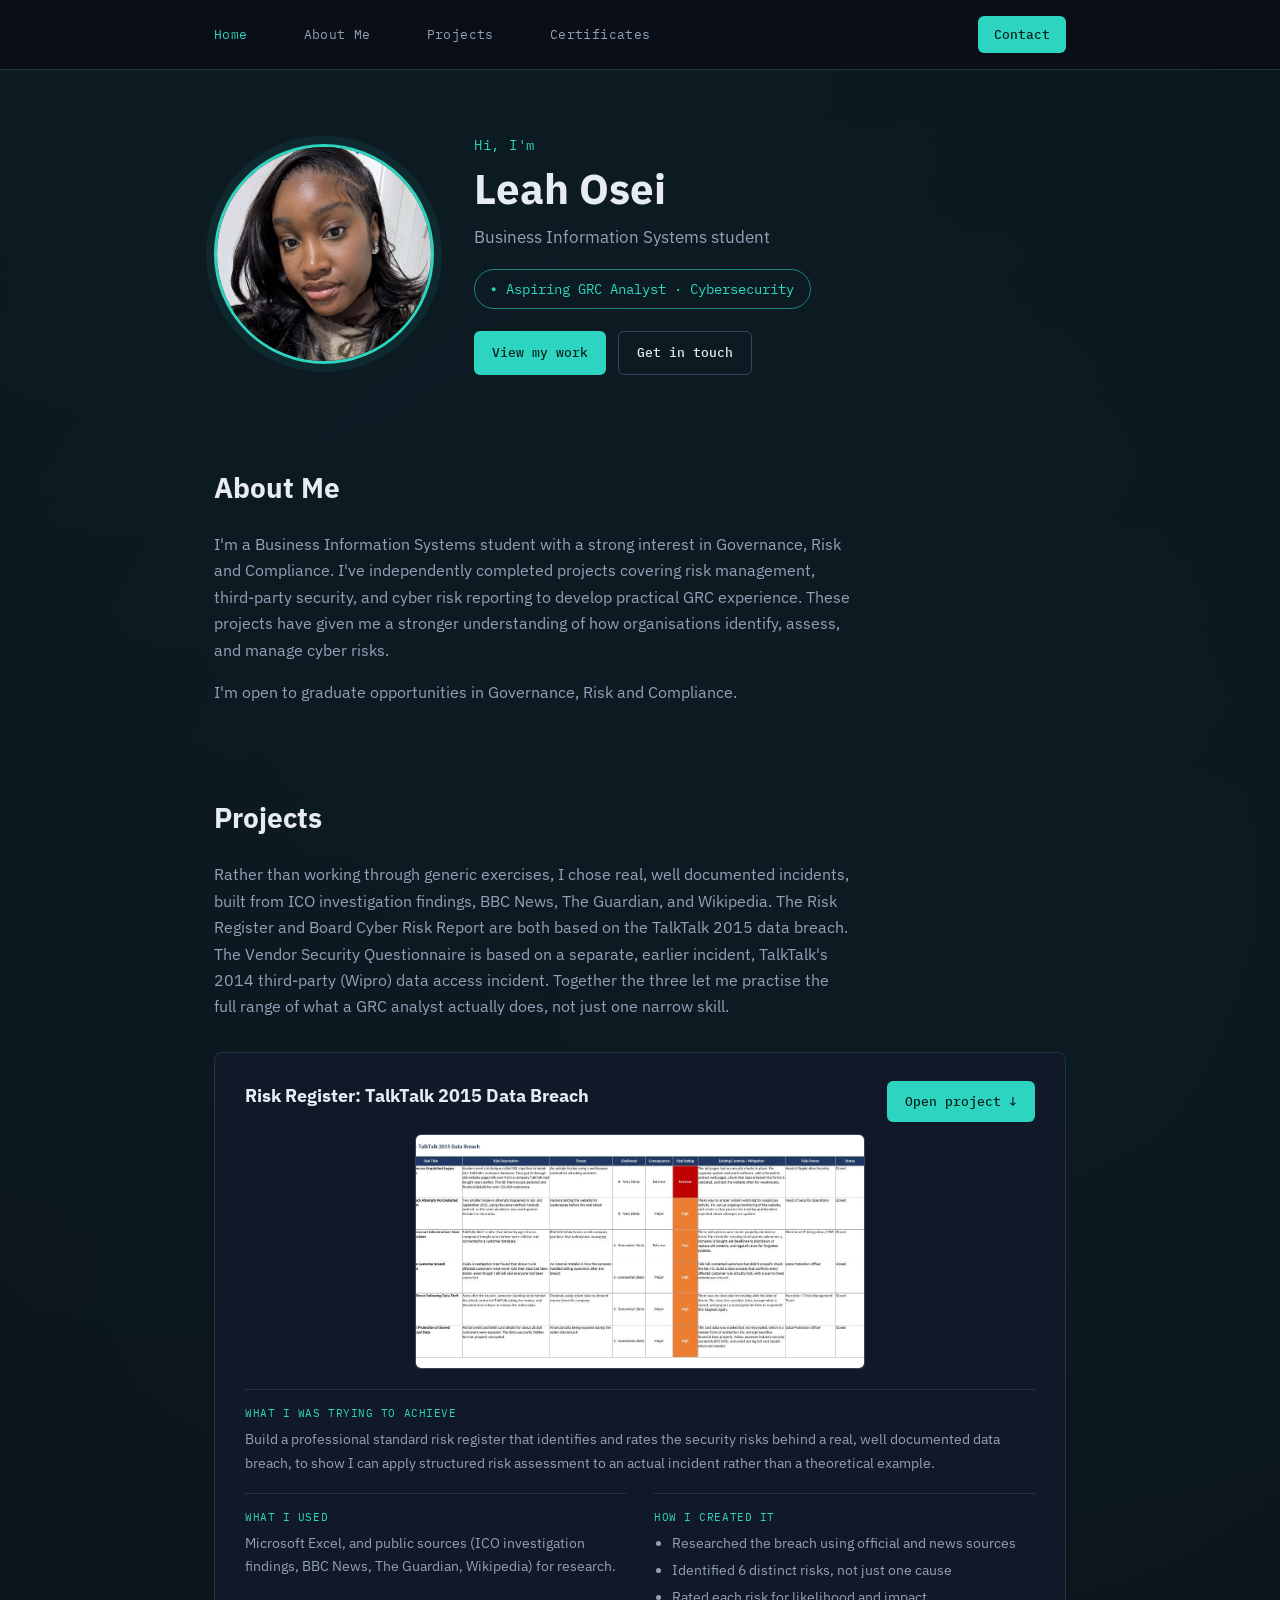
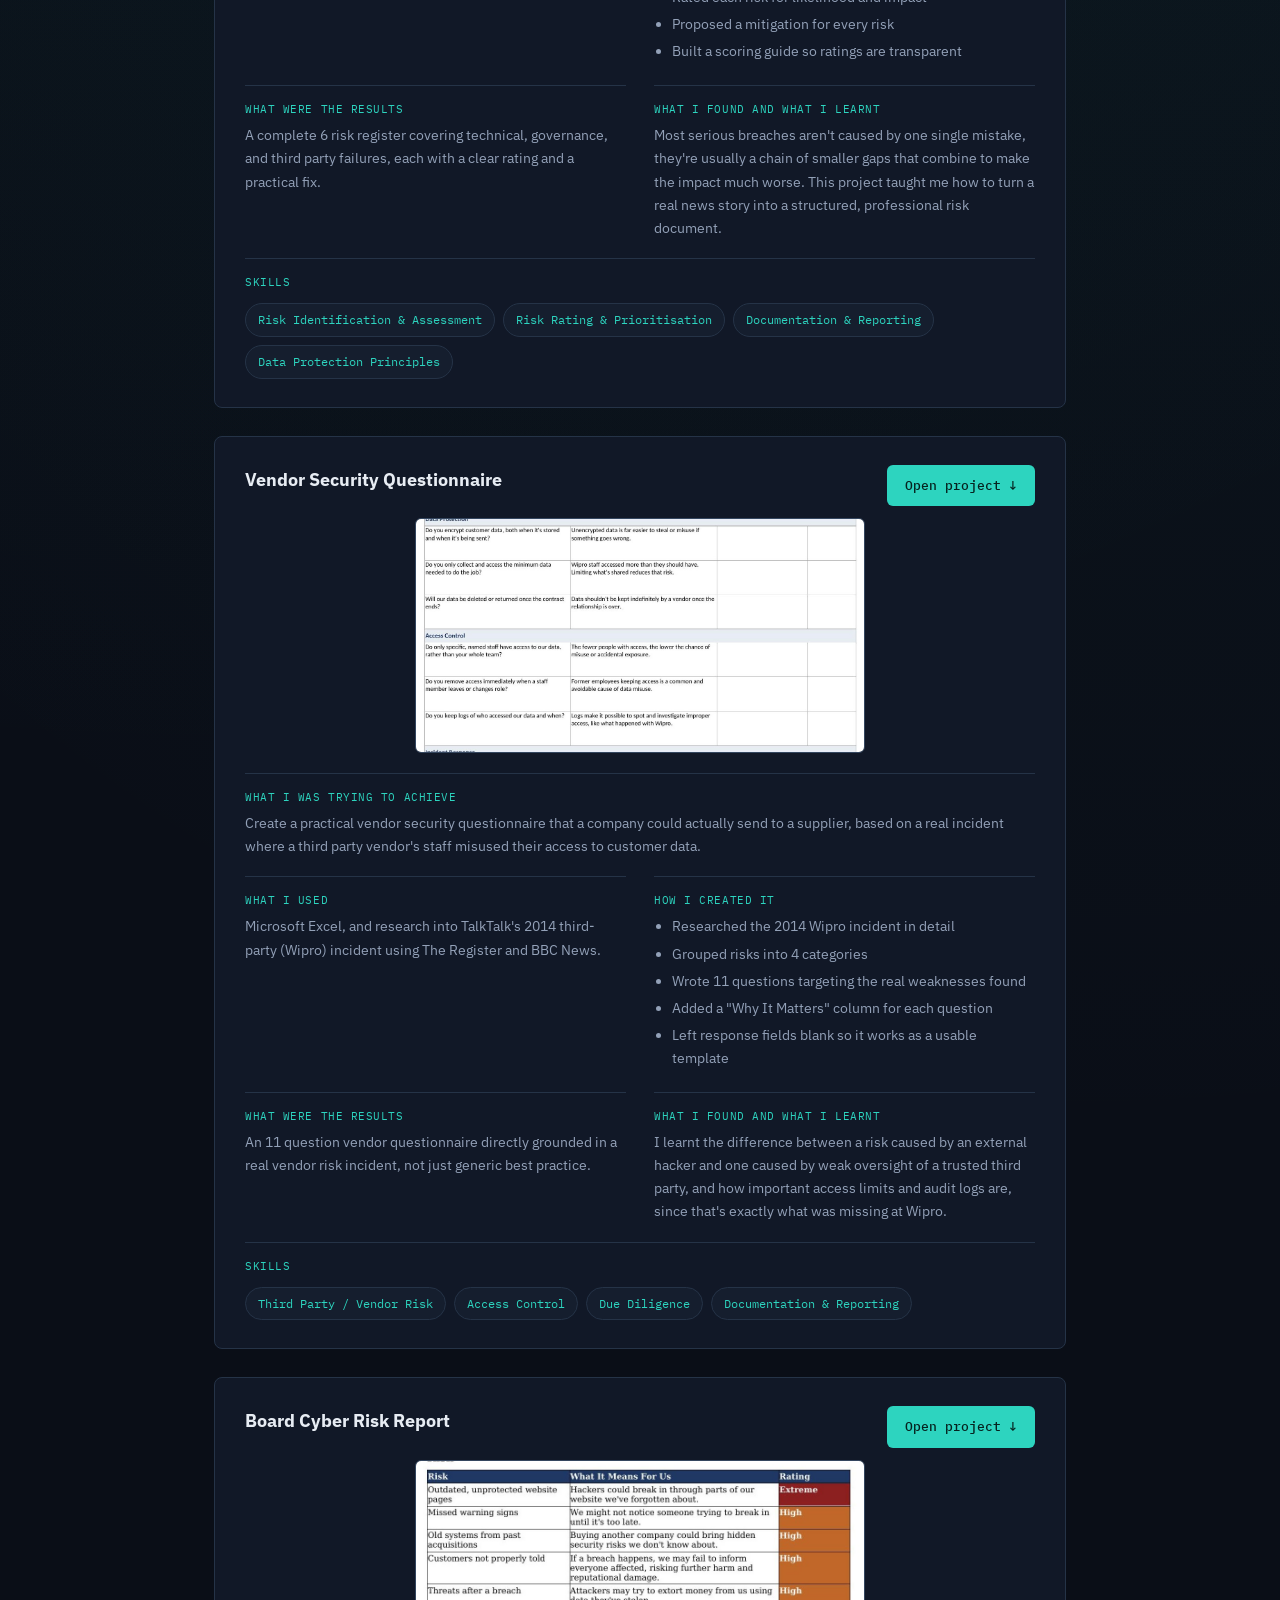
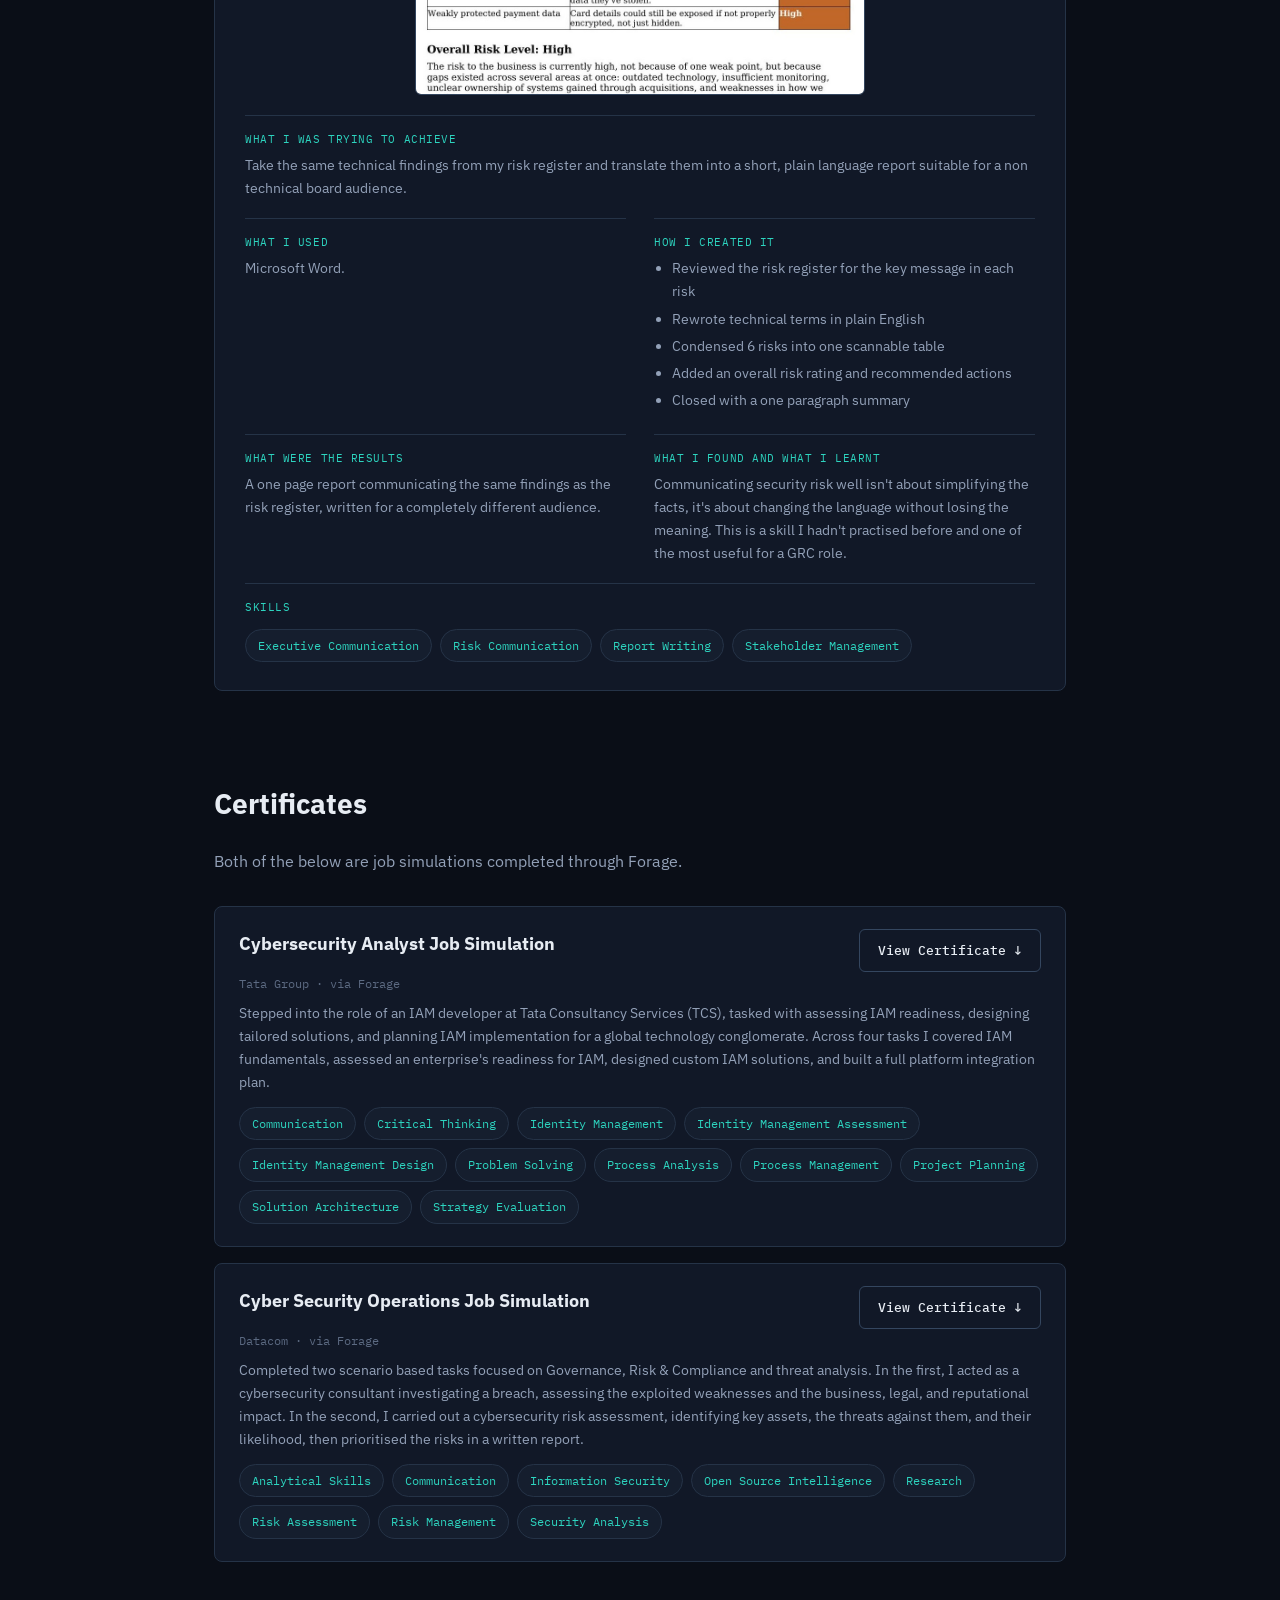
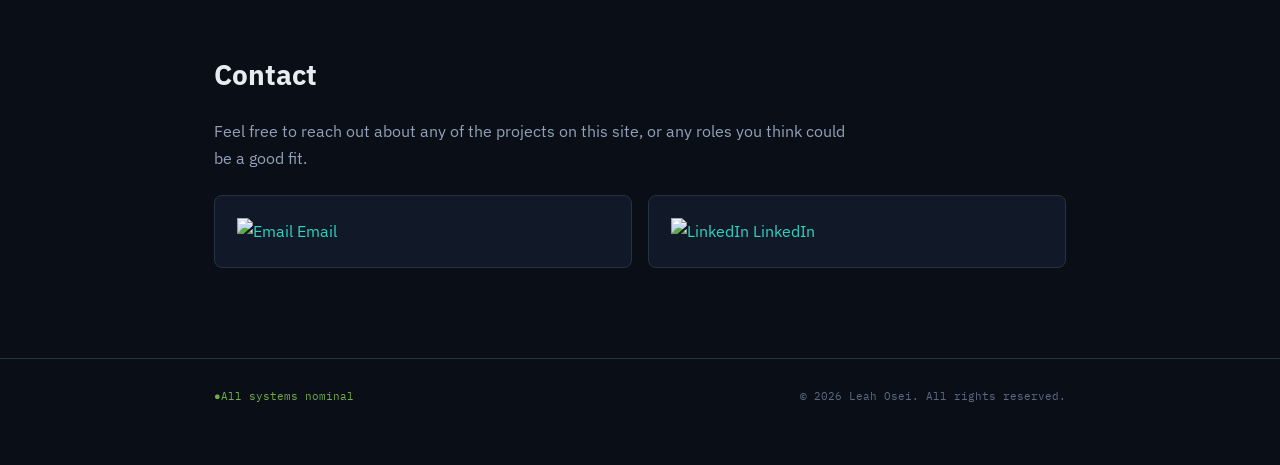
==== commit a86da75e: "Revamp contact section with icon links Updated the contact section to use links with icons for email" ====
--- a/index.html
+++ b/index.html
@@ -284,25 +284,30 @@
   </section>
 
   <!-- ============ CONTACT ============ -->
-  <section id="contact">
-    <h2>Contact</h2>
-    <p class="lead" style="margin-bottom:24px;">
-      Feel free to reach out about any of the projects on this site, or any roles you
-      think could be a good fit.
-    </p>
-    <div class="contact-grid">
-      <div class="contact-card">
-        <span class="icon">Email</span>
-        <a href="mailto:Leaho2424@outlook.com">Leaho2424@outlook.com</a>
-      </div>
-      <div class="contact-card">
-        <span class="icon">LinkedIn</span>
-        <a href="https://www.linkedin.com/in/leah-osei-6b93022bb" target="_blank" rel="noopener">
-  linkedin.com/in/leah-osei-6b93022bb
-</a>
-      </div>
-    </div>
-  </section>
+<section id="contact">
+  <h2>Contact</h2>
+  <p class="lead" style="margin-bottom:24px;">
+    Feel free to reach out about any of the projects on this site, or any roles you
+    think could be a good fit.
+  </p>
+
+  <div class="contact-grid">
+
+    <a href="mailto:Leaho2424@outlook.com" class="contact-card contact-link">
+      <img src="assets/images/email-icon.jpg" alt="Email">
+      <span>Email</span>
+    </a>
+
+    <a href="https://www.linkedin.com/in/leah-osei-6b93022bb"
+       target="_blank"
+       rel="noopener"
+       class="contact-card contact-link">
+      <img src="assets/images/linkedin-icon.jpg" alt="LinkedIn">
+      <span>LinkedIn</span>
+    </a>
+
+  </div>
+</section>
 
 </div>
 
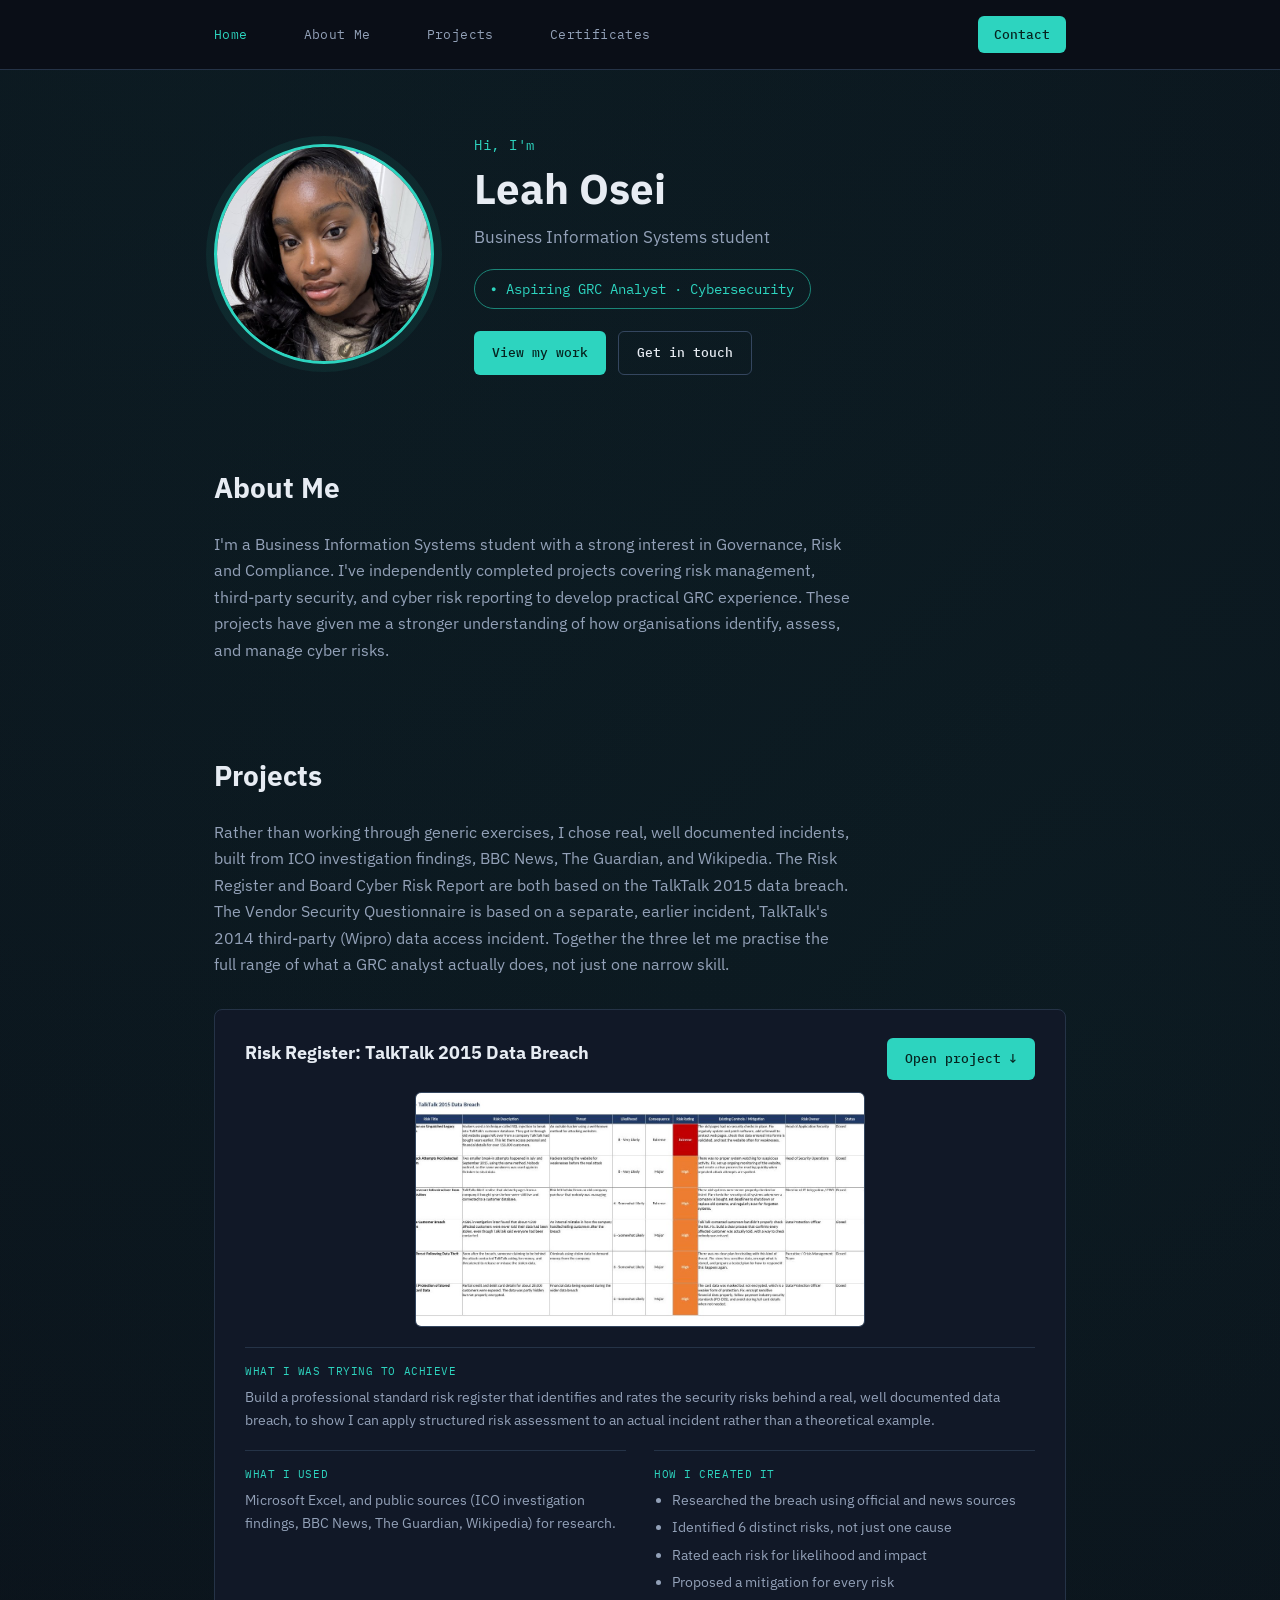
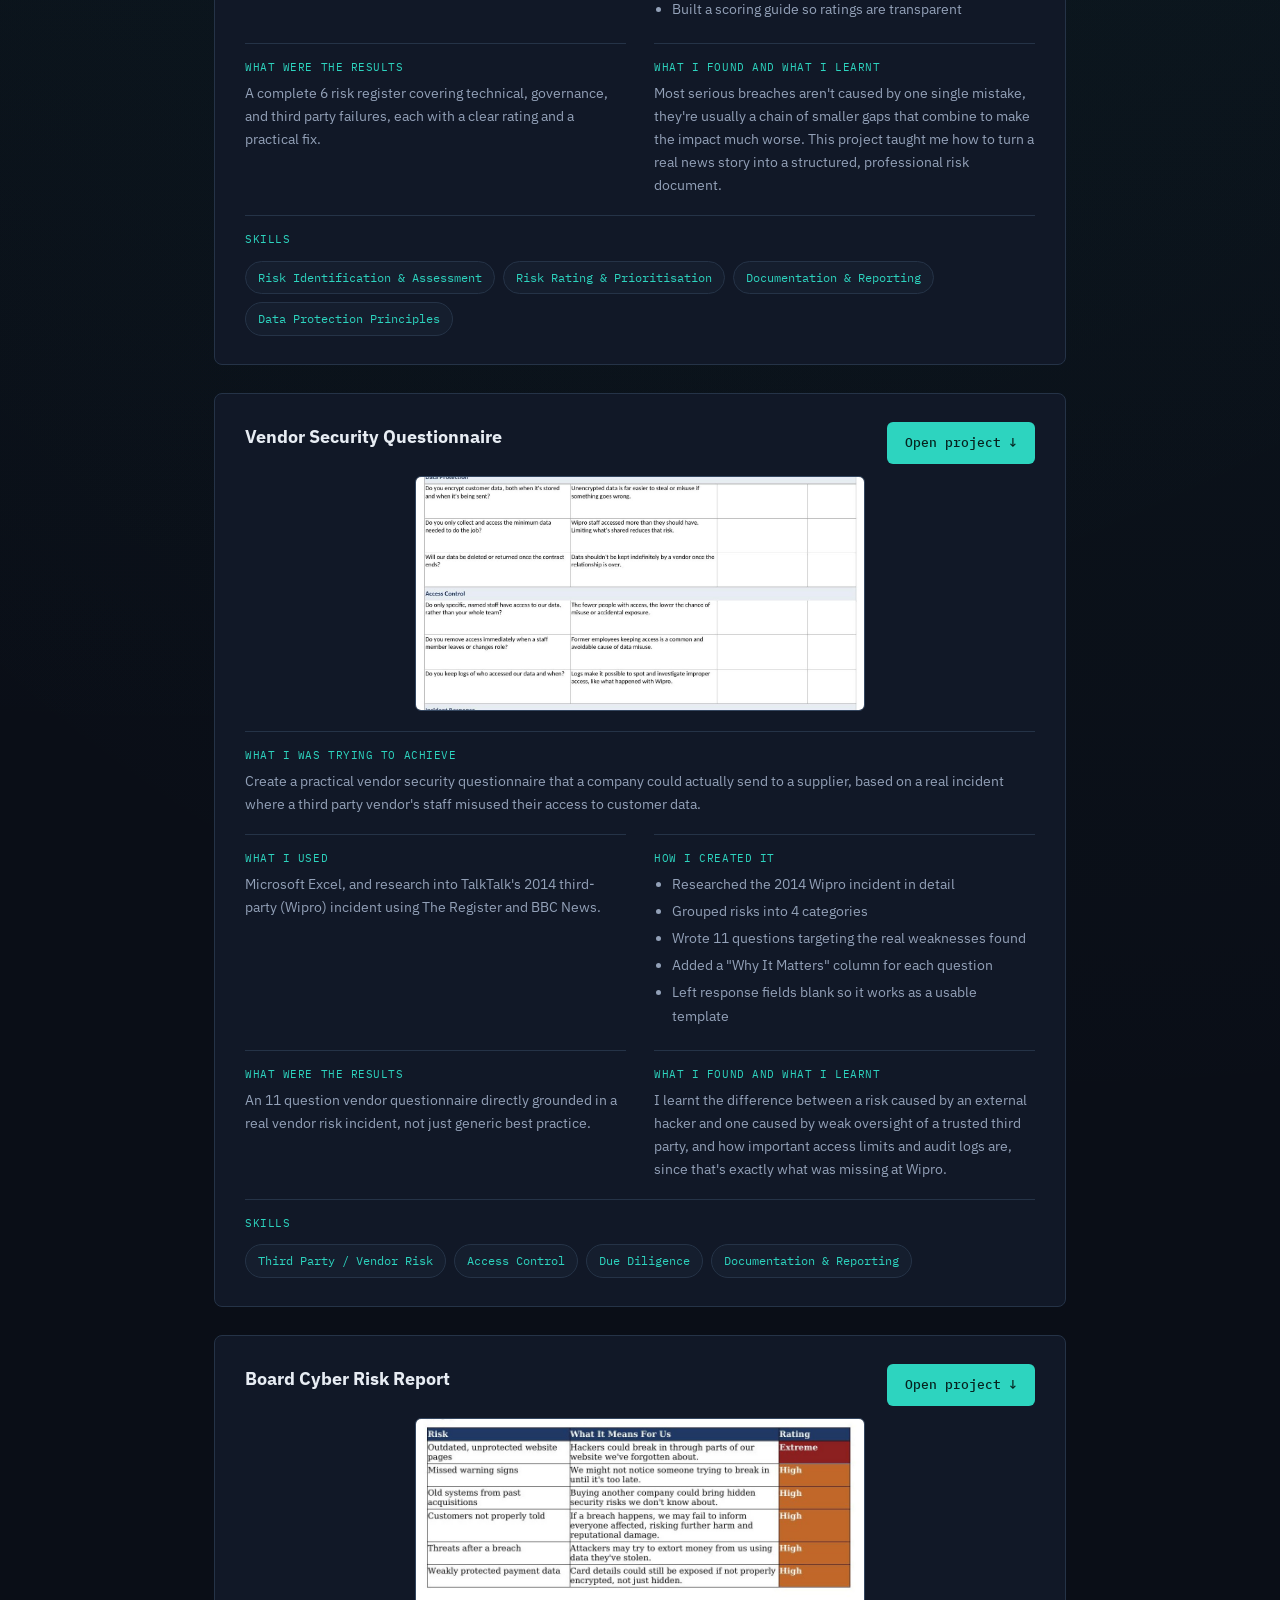
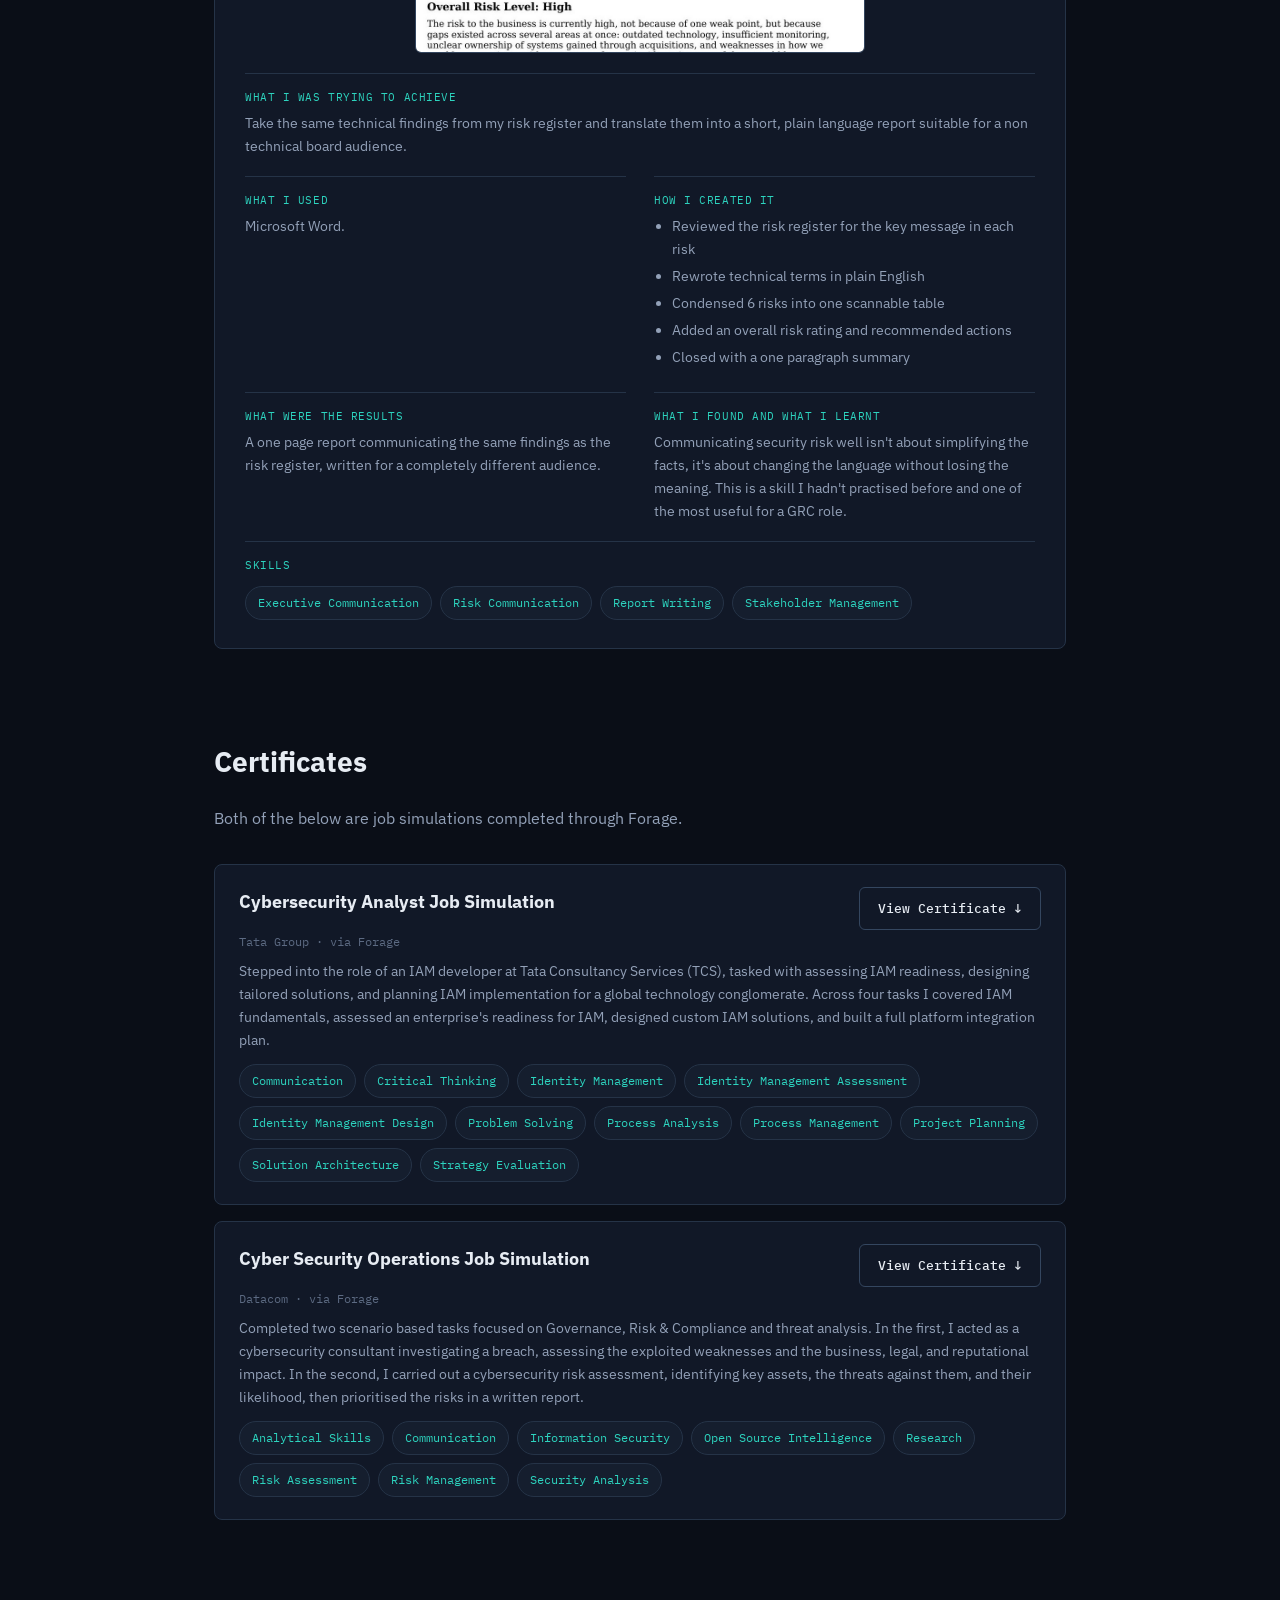
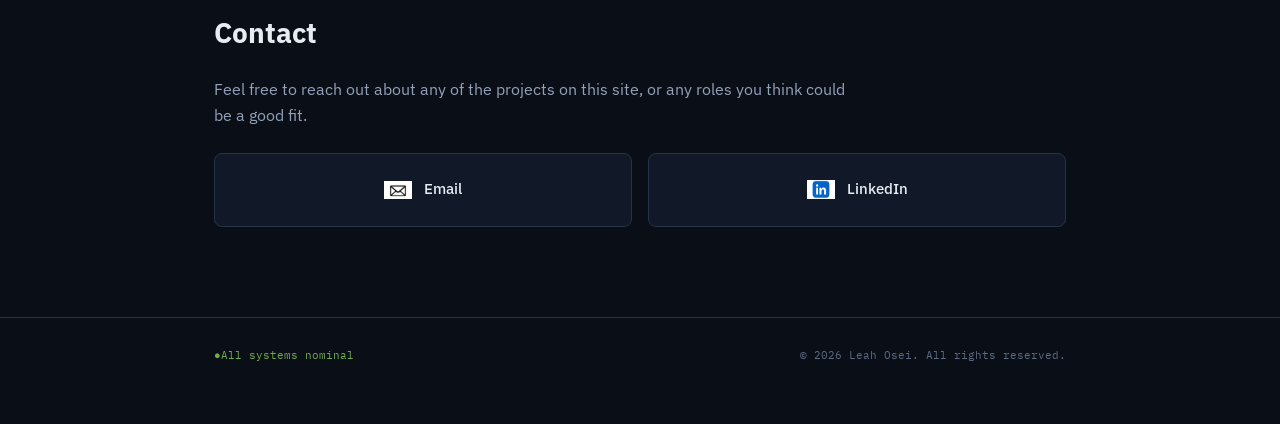
==== commit 994281bf: "Remove graduate opportunities paragraph from index.html Removed the paragraph about openness to grad" ====
--- a/index.html
+++ b/index.html
@@ -51,9 +51,6 @@
       and Compliance. I've independently completed projects covering risk management, third-party
       security, and cyber risk reporting to develop practical GRC experience. These projects have
       given me a stronger understanding of how organisations identify, assess, and manage cyber risks.
-    </p>
-    <p class="lead">
-      I'm open to graduate opportunities in Governance, Risk and Compliance.
     </p>
   </section>
 
--- a/style.css
+++ b/style.css
@@ -527,3 +527,30 @@
 @media (prefers-reduced-motion: reduce) {
   .cursor { animation: none; }
 }
+/* ---------------- Contact link buttons ---------------- */
+.contact-link {
+  display: flex;
+  align-items: center;
+  justify-content: center;
+  gap: 12px;
+  text-decoration: none;
+  color: var(--text);
+  font-weight: 500;
+}
+
+.contact-link:hover {
+  border-color: var(--teal);
+  color: var(--teal);
+  text-decoration: none;
+}
+
+.contact-link img {
+  width: 28px;
+  height: 28px;
+  object-fit: contain;
+  border-radius: 4px;
+}
+
+.contact-link span {
+  font-size: 15px;
+}
